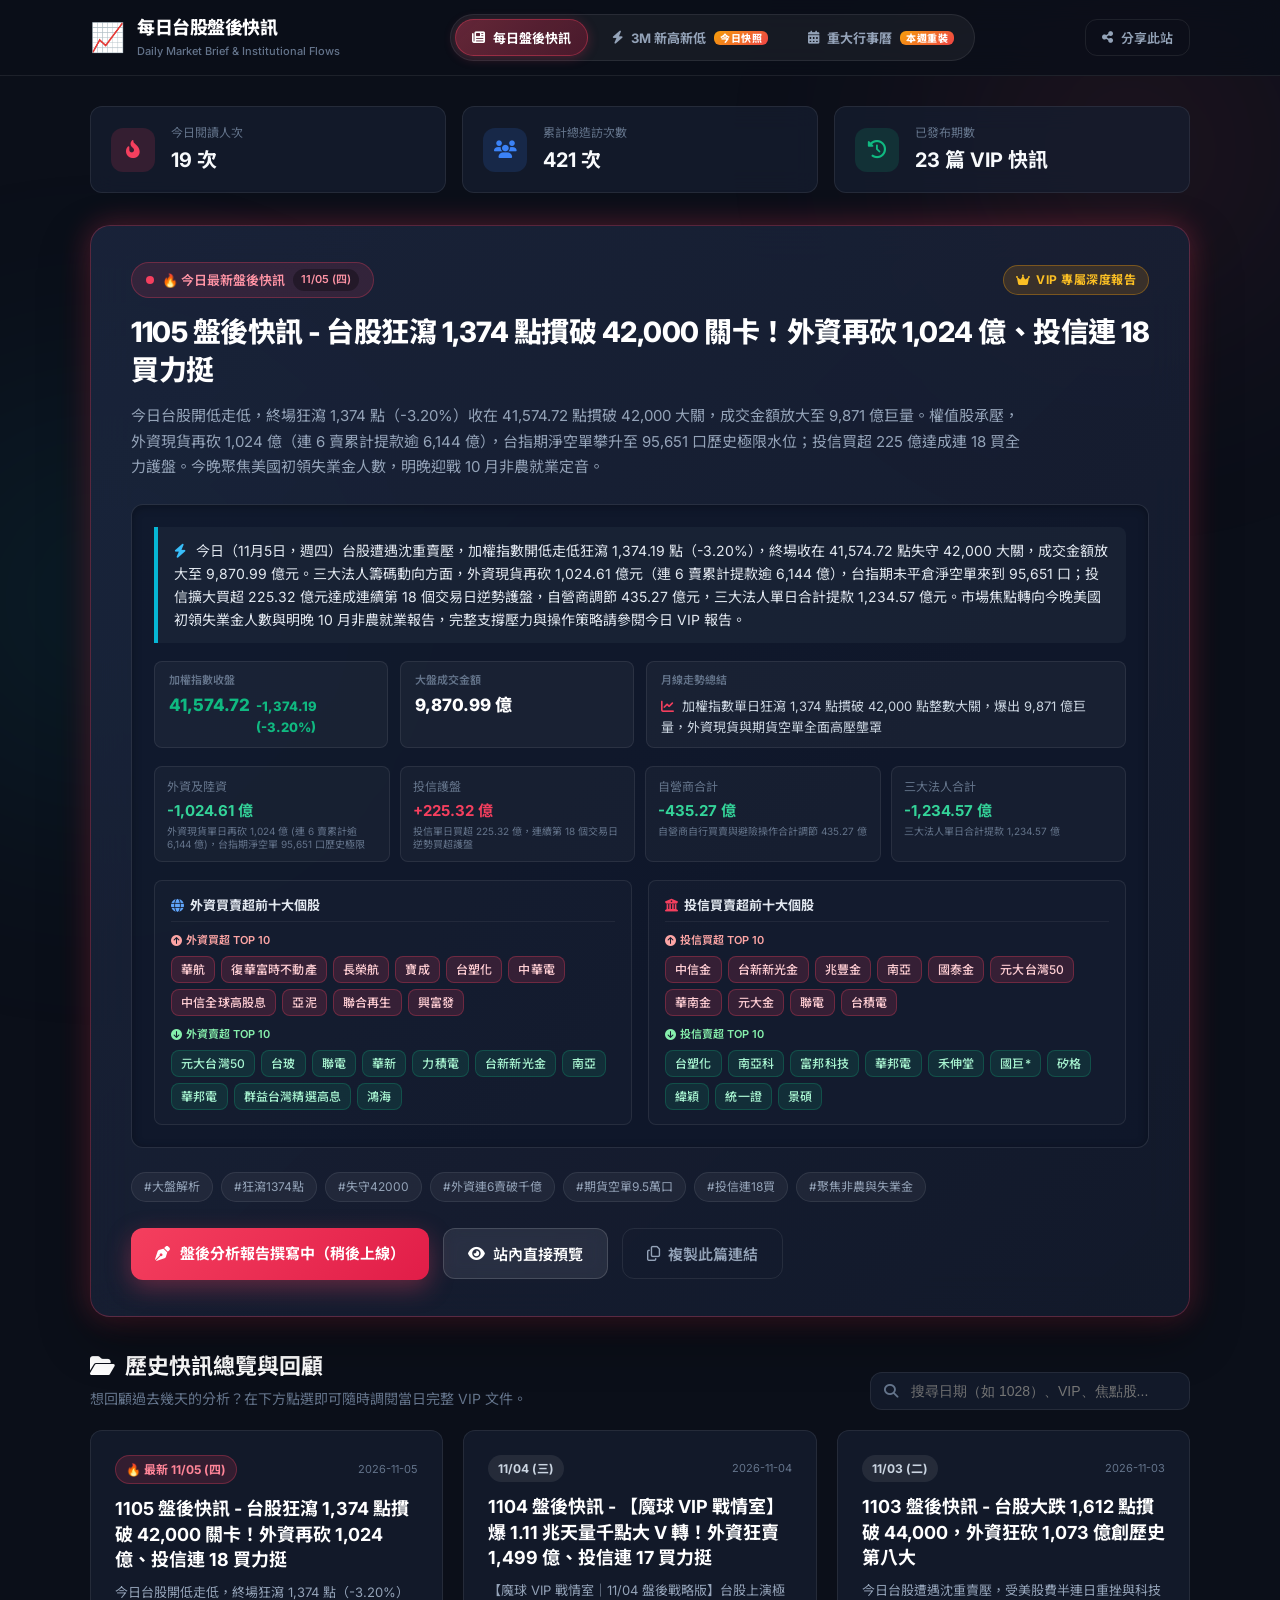
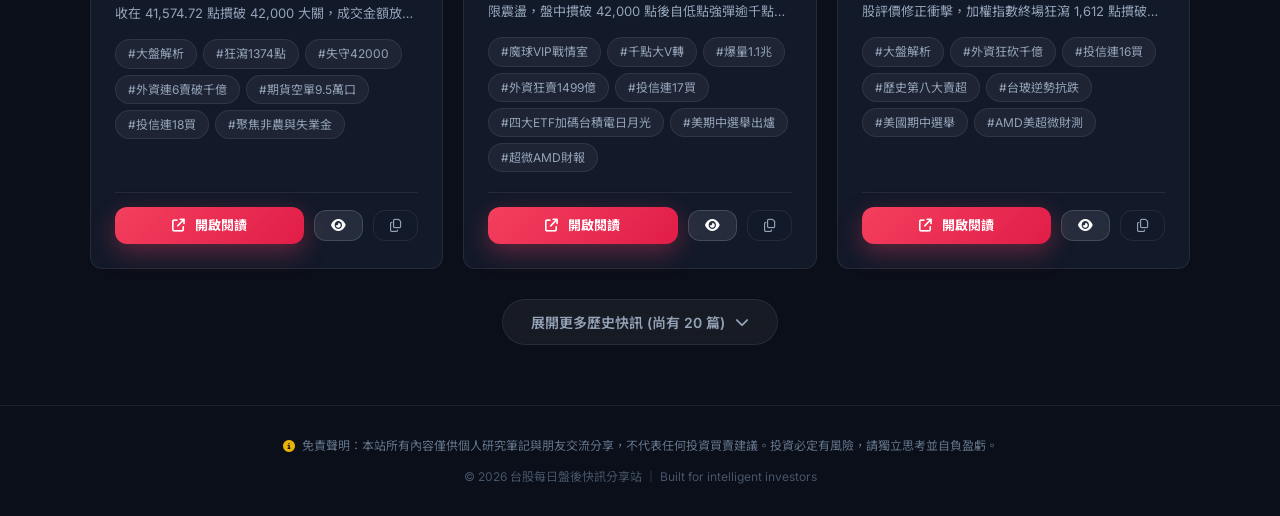
==== index.html @ ad4e47b1 "feat: add 3M high-low daily snapshot tab and update 11/05 brief" ====
<!DOCTYPE html>
<html lang="zh-TW">
<head>
  <meta charset="UTF-8" />
  <meta name="viewport" content="width=device-width, initial-scale=1.0, maximum-scale=1.0, user-scalable=no, viewport-fit=cover" />
  <title>📈 每日台股盤後快訊 | 專屬分析與個股關鍵價</title>
  <meta name="description" content="每日盤後台股大盤解析、三大法人籌碼動向、外資投信買賣超 TOP10、重點焦點股、技術面關鍵價位與進出場策略快訊專屬入口站。" />
  
  <!-- Favicon -->
  <link rel="icon" href="data:image/svg+xml,<svg xmlns=%22http://www.w3.org/2000/svg%22 viewBox=%220%22%200%22%20100%22%20100%22><text y=%22.9em%22 font-size=%2290%22>📈</text></svg>" />

  <!-- Google Fonts -->
  <link rel="preconnect" href="https://fonts.googleapis.com" />
  <link rel="preconnect" href="https://fonts.gstatic.com" crossorigin />
  <link href="https://fonts.googleapis.com/css2?family=Inter:wght@400;500;600;700;800;900&family=Noto+Sans+TC:wght@400;500;700;900&display=swap" rel="stylesheet" />

  <!-- Font Awesome Icons -->
  <link rel="stylesheet" href="https://cdnjs.cloudflare.com/ajax/libs/font-awesome/6.4.0/css/all.min.css" />

  <link rel="stylesheet" href="style.css" />
</head>
<body>
  <!-- 背景流動漸層裝飾 -->
  <div class="bg-glow bg-glow-1"></div>
  <div class="bg-glow bg-glow-2"></div>

  <!-- 頂部導航列 -->
  <header class="navbar">
    <div class="nav-container">
      <div class="logo">
        <span class="logo-icon">📈</span>
        <div class="logo-text">
          <span class="brand-title">每日台股盤後快訊</span>
          <span class="brand-sub">Daily Market Brief & Institutional Flows</span>
        </div>
      </div>
      <!-- 頂部頁面切換分頁 -->
      <nav class="nav-tabs" aria-label="主要頁面切換">
        <button id="navTabBriefs" class="nav-tab-btn active" type="button">
          <i class="fa-solid fa-newspaper"></i>
          <span>每日盤後快訊</span>
        </button>
        <button id="navTab3M" class="nav-tab-btn" type="button">
          <i class="fa-solid fa-bolt"></i>
          <span>3M 新高新低</span>
          <span class="nav-tab-badge snap-tab-badge">今日快照</span>
        </button>
        <button id="navTabCalendar" class="nav-tab-btn" type="button">
          <i class="fa-solid fa-calendar-days"></i>
          <span>重大行事曆</span>
          <span class="nav-tab-badge">本週重裝</span>
        </button>
      </nav>

      <div class="nav-actions">
        <button id="btnCopySiteUrl" class="btn-secondary btn-sm" title="複製此網站連結傳給朋友">
          <i class="fa-solid fa-share-nodes"></i> 分享此站
        </button>
      </div>
    </div>
  </header>

  <main class="main-content">
    <!-- 視圖一：每日盤後快訊 (Briefs View) -->
    <div id="briefsView" class="page-view active">
      <!-- 統計計數器小看板 -->
      <section class="stats-bar">
      <div class="stat-card">
        <div class="stat-icon red"><i class="fa-solid fa-fire-flame-curved"></i></div>
        <div class="stat-info">
          <div class="stat-label">今日閱讀人次</div>
          <div class="stat-value" id="todayViews">--</div>
        </div>
      </div>
      <div class="stat-card">
        <div class="stat-icon blue"><i class="fa-solid fa-users"></i></div>
        <div class="stat-info">
          <div class="stat-label">累計總造訪次數</div>
          <div class="stat-value" id="totalViews">--</div>
        </div>
      </div>
      <div class="stat-card">
        <div class="stat-icon green"><i class="fa-solid fa-clock-rotate-left"></i></div>
        <div class="stat-info">
          <div class="stat-label">已發布期數</div>
          <div class="stat-value" id="totalBriefsCount">--</div>
        </div>
      </div>
    </section>

    <!-- 今日最新快照英雄卡片 (Hero Card) -->
    <section class="hero-section">
      <div class="hero-card" id="latestCard">
        <div class="hero-header-line">
          <div class="hero-badge">
            <span class="pulse-dot"></span>
            <span>🔥 今日最新盤後快訊</span>
            <span class="hero-date" id="heroDate">--/--</span>
          </div>
          <div class="hero-vip-tag">
            <i class="fa-solid fa-crown"></i> VIP 專屬深度報告
          </div>
        </div>

        <h1 class="hero-title" id="heroTitle">正在載入最新盤後快訊...</h1>
        
        <p class="hero-desc" id="heroDesc">
          每日下午 15:45～16:30 提供最新台股盤後分析、關鍵價位、進出場策略與焦點股追蹤。
        </p>

        <!-- 專屬模組：大盤焦點與三大法人籌碼速覽看板 -->
        <div id="marketOverviewContainer" class="market-overview-wrapper" style="display: none;">
          <!-- 動態注入大盤數據與法人 TOP10 -->
        </div>

        <div class="hero-tags" id="heroTags">
          <!-- 標籤動態注入 -->
        </div>

        <div class="hero-cta-group">
          <a id="btnOpenDoc" href="#" target="_blank" class="btn-primary btn-lg">
            <i class="fa-solid fa-arrow-up-right-from-square"></i>
            <span>立即開啟 Google Doc 完整閱讀</span>
          </a>
          <button id="btnPreviewDoc" class="btn-glass btn-lg">
            <i class="fa-solid fa-eye"></i>
            <span>站內直接預覽</span>
          </button>
          <button id="btnCopyDocLink" class="btn-secondary btn-lg" title="複製此篇 Google Doc 連結">
            <i class="fa-regular fa-copy"></i>
            <span>複製此篇連結</span>
          </button>
        </div>
      </div>
    </section>

    <!-- 歷史快訊歸檔與檢索 -->
    <section class="archive-section">
      <div class="section-header">
        <div class="header-left">
          <h2><i class="fa-solid fa-folder-open"></i> 歷史快訊總覽與回顧</h2>
          <p class="section-caption">想回顧過去幾天的分析？在下方點選即可隨時調閱當日完整 VIP 文件。</p>
        </div>
        <div class="header-search">
          <div class="search-input-wrapper">
            <i class="fa-solid fa-magnifying-glass search-icon"></i>
            <input type="text" id="searchInput" placeholder="搜尋日期（如 1028）、VIP、焦點股..." />
            <button id="btnClearSearch" class="btn-clear" style="display: none;">
              <i class="fa-solid fa-xmark"></i>
            </button>
          </div>
        </div>
      </div>

      <!-- 歷史卡片清單容器 -->
      <div class="archive-grid" id="archiveGrid">
        <!-- 動態渲染卡片 -->
      </div>

      <!-- 展開 / 收合歷史快訊按鈕容器 -->
      <div class="archive-toggle-wrap" id="archiveToggleWrap" style="display: none;">
        <button id="btnToggleArchive" class="btn-toggle-archive">
          <span id="toggleArchiveText">展開更多歷史快訊</span>
          <i id="toggleArchiveIcon" class="fa-solid fa-chevron-down"></i>
        </button>
      </div>
    </section>
    </div>

    <!-- 視圖二：重大行事曆與時程戰略 (Calendar View) -->
    <div id="calendarView" class="page-view" style="display: none;">
      <!-- 重大行事曆主橫幅 -->
      <section class="calendar-hero">
        <div class="cal-hero-badge">
          <span class="pulse-dot-gold"></span>
          <span>📅 全球宏觀與超級財報週</span>
        </div>
        <h1 class="cal-hero-title" id="calThemeTitle">近期重裝時程表：美國期中大選與非農核爆週</h1>
        <p class="cal-hero-desc" id="calThemeSubtitle">聚焦美科技巨擘財報檢驗、白宮與國會權力重組、非農就業定音三大核心戰役</p>

        <!-- 冬令時間提醒小黃框 -->
        <div class="winter-alert-box" id="calWinterAlert">
          <div class="winter-alert-icon"><i class="fa-solid fa-clock-rotate-left"></i></div>
          <div class="winter-alert-text">
            <strong>冬令時間啟動提醒：</strong>美國自 11 月 1 日起進入冬令時間，美股開盤時間延後至台灣時間 <strong>22:30 ~ 05:00</strong>。
          </div>
        </div>
      </section>

      <!-- 三大關卡時程卡片容器 -->
      <section class="stages-section">
        <div class="section-title-line">
          <div class="title-with-pill">
            <span class="section-pill">STAGE TIMELINE</span>
            <h2>三大攻防關鍵關卡時程表</h2>
          </div>
          <span class="cal-tz-note"><i class="fa-solid fa-earth-asia"></i> 標註時間皆已自動換算為台灣時間 (UTC+8)</span>
        </div>
        <div class="stages-grid" id="stagesContainer">
          <!-- 由 JS 動態注入關卡卡片 -->
        </div>
      </section>

      <!-- 左右市場走勢的六大經濟變數深度觀察 (圖卡精華) -->
      <section class="macro-pillars-section">
        <div class="section-title-line">
          <div class="title-with-pill">
            <span class="section-pill red">CORE MACRO</span>
            <h2>美國期中大選登場：左右市場走勢的六大經濟變數</h2>
          </div>
          <p class="section-caption-sub">紐約時報專欄剖析：金融市場在乎的不是誰輸誰贏，真正左右市場行情的是利率、通膨、AI、關稅、伊朗戰爭與油價！</p>
        </div>
        <div class="macro-grid" id="macroPillarsContainer">
          <!-- 由 JS 動態注入 6 大變數卡片 -->
        </div>
      </section>

      <!-- 對台灣股市實質傳導效應專題 -->
      <section class="taiwan-impact-section" id="taiwanImpactSection">
        <!-- 由 JS 動態注入 -->
      </section>
    </div>

    <!-- 視圖三：3M 新高新低即時抓取快照 (Snapshot 3M View) -->
    <div id="snapshot3MView" class="page-view" style="display: none;">
      <section class="snapshot-container">
        <!-- 標頭卡片 -->
        <div class="snapshot-header-card">
          <div class="snapshot-header-top">
            <h1 class="snapshot-main-title">
              <span class="snap-bolt-icon">⚡</span> 當日即時抓取快照（<span id="snapDate">2026-11-05</span> 觸發清單）
            </h1>
            <span class="snap-header-tag">3M 突破 / 跌破</span>
          </div>
          <p class="snapshot-subtitle">專注今日突破/跌破訊號，精簡 6 欄位呈現買賣點基準</p>
          <div class="snapshot-stats-banner">
            共 <strong id="snapTotalCount">943</strong> 檔
            （<span class="snap-pill-red">🔴 創高 <strong id="snapHighCount">18</strong> 檔</span>
            ｜<span class="snap-pill-green">🟢 破低 <strong id="snapLowCount">925</strong> 檔</span>）
          </div>
        </div>

        <!-- 篩選器與搜尋列 -->
        <div class="snapshot-filter-bar">
          <div class="snapshot-pills">
            <button class="snap-pill-btn active" data-filter="all" type="button">
              全部 (<span id="pillCountAll">943</span>)
            </button>
            <button class="snap-pill-btn btn-red" data-filter="high" type="button">
              🔴 當日創新高 (<span id="pillCountHigh">18</span>)
            </button>
            <button class="snap-pill-btn btn-green" data-filter="low" type="button">
              🟢 當日創新低 (<span id="pillCountLow">925</span>)
            </button>
          </div>
          <div class="snapshot-search">
            <i class="fa-solid fa-magnifying-glass search-icon"></i>
            <input type="text" id="snapSearchInput" placeholder="快速搜尋代號、名稱、市場..." />
          </div>
        </div>

        <!-- 表格容器 -->
        <div class="snapshot-table-wrapper">
          <table class="snapshot-table">
            <thead>
              <tr>
                <th style="width: 15%;">日期</th>
                <th style="width: 15%;">代號</th>
                <th style="width: 25%;">名稱</th>
                <th style="width: 15%;">市場</th>
                <th style="width: 15%; text-align: right;">觸發價</th>
                <th style="width: 15%; text-align: right;">關鍵價位</th>
              </tr>
            </thead>
            <tbody id="snapshotTableBody">
              <!-- JS 動態生成 -->
            </tbody>
          </table>
          <div id="snapEmptyMsg" class="snapshot-empty" style="display: none;">
            <i class="fa-solid fa-magnifying-glass-chart"></i>
            <p>沒有符合條件的個股資料</p>
          </div>
        </div>
      </section>
    </div>

  </main>

  <!-- 頁面底部 -->
  <footer class="footer">
    <div class="footer-container">
      <div class="footer-notice">
        <i class="fa-solid fa-circle-info"></i>
        <span>免責聲明：本站所有內容僅供個人研究筆記與朋友交流分享，不代表任何投資買賣建議。投資必定有風險，請獨立思考並自負盈虧。</span>
      </div>
      <div class="footer-copyright">
        © 2026 台股每日盤後快訊分享站 ｜ Built for intelligent investors
      </div>
    </div>
  </footer>

  <!-- 站內直接預覽 Google Doc 模態框 (Modal) -->
  <div class="modal-overlay" id="previewModal">
    <div class="modal-container">
      <div class="modal-header">
        <div class="modal-title-group">
          <span class="modal-badge">Google Doc 即時預覽</span>
          <h3 id="modalTitle">盤後快訊預覽</h3>
        </div>
        <div class="modal-actions">
          <a id="modalExternalLink" href="#" target="_blank" class="btn-secondary btn-sm">
            <i class="fa-solid fa-arrow-up-right-from-square"></i> 新分頁開啟
          </a>
          <button id="btnCloseModal" class="btn-close">
            <i class="fa-solid fa-xmark"></i>
          </button>
        </div>
      </div>
      <div class="modal-body">
        <div class="iframe-loading" id="iframeLoading">
          <i class="fa-solid fa-spinner fa-spin"></i>
          <span>正在加載 Google Doc 文件...</span>
        </div>
        <iframe id="previewIframe" src="" frameborder="0" allowfullscreen></iframe>
      </div>
    </div>
  </div>

  <!-- Toast 訊息通知 -->
  <div class="toast" id="toastMessage">已成功複製連結！</div>

  <!-- 手機專屬底部吸附操作列 (Mobile Sticky Action Bar) -->
  <aside class="mobile-bottom-bar" id="mobileBottomBar">
    <div class="mobile-bottom-inner">
      <button id="mTabBriefs" class="m-nav-btn active" type="button">
        <i class="fa-solid fa-newspaper"></i>
        <span>盤後快訊</span>
      </button>
      <button id="mTab3M" class="m-nav-btn" type="button">
        <i class="fa-solid fa-bolt"></i>
        <span>3M快照</span>
      </button>
      <button id="mTabCalendar" class="m-nav-btn" type="button">
        <i class="fa-solid fa-calendar-days"></i>
        <span>重大行事曆</span>
      </button>
      <a id="mBtnOpenDoc" href="#" target="_blank" class="m-btn-primary">
        <i class="fa-solid fa-file-lines"></i>
        <span>VIP報告</span>
      </a>
      <button id="mBtnShare" class="m-btn-secondary" title="分享給 LINE 好友">
        <i class="fa-solid fa-share-nodes"></i>
        <span>分享</span>
      </button>
    </div>
  </aside>

  <script src="app.js"></script>
</body>
</html>
---- style.css ----
:root {
  --bg-primary: #0b0f19;
  --bg-secondary: #131b2e;
  --bg-card: rgba(22, 30, 49, 0.7);
  --bg-card-hover: rgba(28, 39, 64, 0.9);
  --border-subtle: rgba(255, 255, 255, 0.08);
  --border-highlight: rgba(244, 63, 94, 0.3);

  --text-primary: #f8fafc;
  --text-secondary: #94a3b8;
  --text-muted: #64748b;

  --accent-red: #f43f5e;
  --accent-red-hover: #e11d48;
  --accent-red-glow: rgba(244, 63, 94, 0.35);
  
  --accent-cyan: #06b6d4;
  --accent-green: #10b981;
  --accent-blue: #3b82f6;
  --accent-gold: #f59e0b;

  --radius-sm: 8px;
  --radius-md: 12px;
  --radius-lg: 20px;
  --radius-full: 9999px;

  --font-sans: 'Inter', 'Noto Sans TC', -apple-system, BlinkMacSystemFont, "Segoe UI", Roboto, sans-serif;
  --transition: all 0.25s cubic-bezier(0.4, 0, 0.2, 1);
}

* {
  box-sizing: border-box;
  margin: 0;
  padding: 0;
}

html {
  overflow-x: hidden;
  width: 100%;
  max-width: 100%;
  -webkit-text-size-adjust: 100%;
}

body {
  font-family: var(--font-sans);
  background-color: var(--bg-primary);
  color: var(--text-primary);
  line-height: 1.6;
  min-height: 100vh;
  position: relative;
  width: 100%;
  max-width: 100%;
  overflow-x: hidden;
  touch-action: pan-y; /* 鎖定僅允許上下垂直滑動，徹底禁止左右橫向滑動與回彈 */
  -webkit-font-smoothing: antialiased;
}

/* 背景光暈效果 */
.bg-glow {
  position: absolute;
  border-radius: 50%;
  filter: blur(120px);
  pointer-events: none;
  z-index: 0;
  max-width: 100vw;
  overflow: hidden;
}

.bg-glow-1 {
  width: 500px;
  height: 500px;
  background: radial-gradient(circle, rgba(244, 63, 94, 0.15) 0%, transparent 70%);
  top: -100px;
  right: -100px;
}

.bg-glow-2 {
  width: 600px;
  height: 600px;
  background: radial-gradient(circle, rgba(6, 182, 212, 0.12) 0%, transparent 70%);
  top: 300px;
  left: -200px;
}

/* 頂部導航列 */
.navbar {
  position: sticky;
  top: 0;
  z-index: 100;
  background: rgba(11, 15, 25, 0.85);
  backdrop-filter: blur(16px);
  -webkit-backdrop-filter: blur(16px);
  border-bottom: 1px solid var(--border-subtle);
}

.nav-container {
  max-width: 1140px;
  margin: 0 auto;
  padding: 14px 20px;
  display: flex;
  align-items: center;
  justify-content: space-between;
}

.logo {
  display: flex;
  align-items: center;
  gap: 12px;
}

.logo-icon {
  font-size: 28px;
  line-height: 1;
}

.logo-text {
  display: flex;
  flex-direction: column;
}

.brand-title {
  font-size: 18px;
  font-weight: 800;
  letter-spacing: -0.5px;
  color: #fff;
}

.brand-sub {
  font-size: 11px;
  color: var(--text-muted);
  font-weight: 500;
}

/* 主要容器 */
.main-content {
  position: relative;
  z-index: 10;
  max-width: 1140px;
  margin: 0 auto;
  padding: 30px 20px 60px;
  display: flex;
  flex-direction: column;
  gap: 32px;
}

/* 統計指標卡片欄 */
.stats-bar {
  display: grid;
  grid-template-columns: repeat(3, 1fr);
  gap: 16px;
}

.stat-card {
  background: var(--bg-card);
  border: 1px solid var(--border-subtle);
  border-radius: var(--radius-md);
  padding: 16px 20px;
  display: flex;
  align-items: center;
  gap: 16px;
  backdrop-filter: blur(12px);
  transition: var(--transition);
}

.stat-card:hover {
  border-color: rgba(255, 255, 255, 0.15);
  transform: translateY(-2px);
}

.stat-icon {
  width: 44px;
  height: 44px;
  border-radius: var(--radius-md);
  display: flex;
  align-items: center;
  justify-content: center;
  font-size: 18px;
}

.stat-icon.red {
  background: rgba(244, 63, 94, 0.15);
  color: var(--accent-red);
}

.stat-icon.blue {
  background: rgba(59, 130, 246, 0.15);
  color: var(--accent-blue);
}

.stat-icon.green {
  background: rgba(16, 185, 129, 0.15);
  color: var(--accent-green);
}

.stat-label {
  font-size: 12px;
  color: var(--text-muted);
  margin-bottom: 2px;
}

.stat-value {
  font-size: 20px;
  font-weight: 700;
  color: var(--text-primary);
}

/* 今日最新英雄卡片 (Hero Card) */
.hero-card {
  background: linear-gradient(135deg, rgba(30, 41, 67, 0.75) 0%, rgba(20, 27, 45, 0.85) 100%);
  border: 1px solid var(--border-highlight);
  border-radius: var(--radius-lg);
  padding: 36px 40px;
  box-shadow: 0 20px 50px rgba(0, 0, 0, 0.4), 0 0 30px var(--accent-red-glow);
  position: relative;
  overflow: hidden;
  backdrop-filter: blur(20px);
}

.hero-header-line {
  display: flex;
  align-items: center;
  justify-content: space-between;
  flex-wrap: wrap;
  gap: 12px;
  margin-bottom: 16px;
}

.hero-badge {
  display: inline-flex;
  align-items: center;
  gap: 8px;
  padding: 6px 14px;
  background: rgba(244, 63, 94, 0.12);
  border: 1px solid rgba(244, 63, 94, 0.3);
  border-radius: var(--radius-full);
  color: #ff94a5;
  font-size: 13px;
  font-weight: 600;
}

.hero-vip-tag {
  display: inline-flex;
  align-items: center;
  gap: 6px;
  font-size: 12px;
  font-weight: 700;
  color: #fbbf24;
  background: rgba(245, 158, 11, 0.15);
  border: 1px solid rgba(245, 158, 11, 0.35);
  padding: 4px 12px;
  border-radius: var(--radius-full);
  letter-spacing: 0.5px;
}

.pulse-dot {
  width: 8px;
  height: 8px;
  background-color: var(--accent-red);
  border-radius: 50%;
  box-shadow: 0 0 0 0 rgba(244, 63, 94, 0.7);
  animation: pulse 1.8s infinite;
}

@keyframes pulse {
  0% { transform: scale(0.95); box-shadow: 0 0 0 0 rgba(244, 63, 94, 0.7); }
  70% { transform: scale(1); box-shadow: 0 0 0 8px rgba(244, 63, 94, 0); }
  100% { transform: scale(0.95); box-shadow: 0 0 0 0 rgba(244, 63, 94, 0); }
}

.hero-date {
  background: rgba(0, 0, 0, 0.3);
  padding: 2px 8px;
  border-radius: var(--radius-full);
  font-size: 11px;
}

.hero-title {
  font-size: 28px;
  font-weight: 800;
  line-height: 1.35;
  color: #ffffff;
  margin-bottom: 14px;
  letter-spacing: -0.5px;
}

.hero-desc {
  font-size: 15px;
  color: var(--text-secondary);
  line-height: 1.7;
  max-width: 900px;
  margin-bottom: 24px;
}

/* 🌟 大盤焦點與三大法人籌碼模組 (Market Overview) */
.market-overview-wrapper {
  background: rgba(15, 23, 42, 0.7);
  border: 1px solid rgba(255, 255, 255, 0.1);
  border-radius: var(--radius-md);
  padding: 22px;
  margin-bottom: 24px;
  display: flex;
  flex-direction: column;
  gap: 18px;
  box-shadow: inset 0 2px 10px rgba(0,0,0,0.3);
}

.market-lead-box {
  background: rgba(30, 41, 59, 0.6);
  border-left: 4px solid var(--accent-cyan);
  padding: 12px 16px;
  border-radius: 0 var(--radius-sm) var(--radius-sm) 0;
  font-size: 14px;
  line-height: 1.65;
  color: #e2e8f0;
}

.market-stats-row {
  display: grid;
  grid-template-columns: repeat(auto-fit, minmax(200px, 1fr));
  gap: 12px;
}

.m-stat-pill {
  background: rgba(255, 255, 255, 0.04);
  border: 1px solid var(--border-subtle);
  border-radius: var(--radius-sm);
  padding: 10px 14px;
  display: flex;
  flex-direction: column;
  gap: 2px;
}

.m-stat-title {
  font-size: 11px;
  color: var(--text-muted);
  text-transform: uppercase;
  font-weight: 600;
}

.m-stat-number {
  font-size: 17px;
  font-weight: 800;
  color: #fff;
  display: flex;
  align-items: baseline;
  gap: 6px;
}

.m-stat-number.down {
  color: #10b981; /* 跌綠或國際色，依習慣配置 */
}

.m-stat-number.danger {
  color: #f43f5e;
}

.m-stat-sub {
  font-size: 11px;
  color: var(--text-secondary);
  font-weight: normal;
}

/* 三大法人卡片列 */
.inst-cards-row {
  display: grid;
  grid-template-columns: repeat(auto-fit, minmax(180px, 1fr));
  gap: 10px;
}

.inst-pill {
  padding: 10px 12px;
  border-radius: var(--radius-sm);
  background: rgba(255, 255, 255, 0.03);
  border: 1px solid var(--border-subtle);
}

.inst-name {
  font-size: 12px;
  color: var(--text-muted);
}

.inst-val {
  font-size: 15px;
  font-weight: 700;
  margin: 2px 0;
}

.inst-val.buy {
  color: var(--accent-red);
}

.inst-val.sell {
  color: #34d399;
}

.inst-sub {
  font-size: 10px;
  color: #64748b;
  line-height: 1.3;
}

/* 外資 / 投信買賣超 TOP10 雙欄面板 */
.top10-ranking-grid {
  display: grid;
  grid-template-columns: 1fr 1fr;
  gap: 16px;
}

.ranking-col {
  background: rgba(255, 255, 255, 0.02);
  border: 1px solid var(--border-subtle);
  border-radius: var(--radius-sm);
  padding: 14px 16px;
  display: flex;
  flex-direction: column;
  gap: 10px;
}

.ranking-header {
  font-size: 13px;
  font-weight: 700;
  color: #e2e8f0;
  display: flex;
  align-items: center;
  justify-content: space-between;
  border-bottom: 1px solid rgba(255, 255, 255, 0.06);
  padding-bottom: 6px;
}

.ranking-group {
  display: flex;
  flex-direction: column;
  gap: 6px;
}

.group-label {
  font-size: 11px;
  font-weight: 600;
  display: flex;
  align-items: center;
  gap: 4px;
}

.group-label.buy {
  color: #fca5a5;
}

.group-label.sell {
  color: #86efac;
}

.stock-chips-wrap {
  display: flex;
  flex-wrap: wrap;
  gap: 6px;
}

.stock-chip {
  font-size: 12px;
  padding: 3px 9px;
  border-radius: var(--radius-sm);
  font-weight: 500;
  letter-spacing: 0.2px;
}

.stock-chip.buy {
  background: rgba(244, 63, 94, 0.15);
  border: 1px solid rgba(244, 63, 94, 0.3);
  color: #fecdd3;
}

.stock-chip.sell {
  background: rgba(16, 185, 129, 0.12);
  border: 1px solid rgba(16, 185, 129, 0.25);
  color: #a7f3d0;
}

/* 標籤群 */
.hero-tags {
  display: flex;
  flex-wrap: wrap;
  gap: 8px;
  margin-bottom: 26px;
}

.tag-pill {
  font-size: 12px;
  padding: 4px 12px;
  background: rgba(255, 255, 255, 0.05);
  border: 1px solid var(--border-subtle);
  border-radius: var(--radius-full);
  color: var(--text-secondary);
}

.hero-cta-group {
  display: flex;
  flex-wrap: wrap;
  gap: 14px;
  align-items: center;
}

/* 按鈕樣式體系 */
button, a {
  cursor: pointer;
  font-family: inherit;
  text-decoration: none;
}

.btn-primary {
  display: inline-flex;
  align-items: center;
  justify-content: center;
  gap: 10px;
  background: linear-gradient(135deg, var(--accent-red) 0%, #e11d48 100%);
  color: #ffffff;
  font-weight: 700;
  border: none;
  border-radius: var(--radius-md);
  box-shadow: 0 8px 24px var(--accent-red-glow);
  transition: var(--transition);
}

.btn-primary:hover {
  transform: translateY(-2px);
  box-shadow: 0 12px 28px rgba(244, 63, 94, 0.5);
  background: linear-gradient(135deg, #fb7185 0%, #e11d48 100%);
}

.btn-glass {
  display: inline-flex;
  align-items: center;
  justify-content: center;
  gap: 8px;
  background: rgba(255, 255, 255, 0.08);
  border: 1px solid rgba(255, 255, 255, 0.15);
  color: #ffffff;
  font-weight: 600;
  border-radius: var(--radius-md);
  backdrop-filter: blur(8px);
  transition: var(--transition);
}

.btn-glass:hover {
  background: rgba(255, 255, 255, 0.15);
  transform: translateY(-2px);
}

.btn-secondary {
  display: inline-flex;
  align-items: center;
  justify-content: center;
  gap: 8px;
  background: transparent;
  border: 1px solid var(--border-subtle);
  color: var(--text-secondary);
  font-weight: 600;
  border-radius: var(--radius-md);
  transition: var(--transition);
}

.btn-secondary:hover {
  background: rgba(255, 255, 255, 0.05);
  color: #ffffff;
  border-color: rgba(255, 255, 255, 0.2);
}

.btn-lg {
  padding: 14px 24px;
  font-size: 15px;
}

.btn-sm {
  padding: 8px 16px;
  font-size: 13px;
}

/* 歷史歸檔區塊 */
.archive-section {
  display: flex;
  flex-direction: column;
  gap: 20px;
}

.section-header {
  display: flex;
  align-items: flex-end;
  justify-content: space-between;
  flex-wrap: wrap;
  gap: 16px;
}

.header-left h2 {
  font-size: 22px;
  font-weight: 700;
  color: #ffffff;
  display: flex;
  align-items: center;
  gap: 10px;
}

.section-caption {
  font-size: 14px;
  color: var(--text-muted);
  margin-top: 4px;
}

.search-input-wrapper {
  position: relative;
  width: 320px;
}

.search-icon {
  position: absolute;
  left: 14px;
  top: 50%;
  transform: translateY(-50%);
  color: var(--text-muted);
  font-size: 14px;
}

.search-input-wrapper input {
  width: 100%;
  padding: 10px 38px 10px 40px;
  background: var(--bg-card);
  border: 1px solid var(--border-subtle);
  border-radius: var(--radius-md);
  color: #ffffff;
  font-size: 14px;
  outline: none;
  transition: var(--transition);
}

.search-input-wrapper input:focus {
  border-color: var(--accent-red);
  box-shadow: 0 0 0 3px rgba(244, 63, 94, 0.2);
}

.btn-clear {
  position: absolute;
  right: 12px;
  top: 50%;
  transform: translateY(-50%);
  background: transparent;
  border: none;
  color: var(--text-muted);
  font-size: 14px;
}

/* 卡片網格 */
.archive-grid {
  display: grid;
  grid-template-columns: repeat(auto-fill, minmax(340px, 1fr));
  gap: 20px;
}

.archive-card {
  background: var(--bg-card);
  border: 1px solid var(--border-subtle);
  border-radius: var(--radius-md);
  padding: 24px;
  display: flex;
  flex-direction: column;
  justify-content: space-between;
  backdrop-filter: blur(12px);
  transition: var(--transition);
}

.archive-card:hover {
  background: var(--bg-card-hover);
  border-color: rgba(255, 255, 255, 0.18);
  transform: translateY(-3px);
  box-shadow: 0 12px 30px rgba(0, 0, 0, 0.3);
}

.card-top {
  display: flex;
  align-items: center;
  justify-content: space-between;
  margin-bottom: 12px;
}

.card-date-badge {
  font-size: 12px;
  font-weight: 700;
  padding: 4px 10px;
  border-radius: var(--radius-full);
  background: rgba(255, 255, 255, 0.08);
  color: #cbd5e1;
}

.card-date-badge.latest {
  background: rgba(244, 63, 94, 0.15);
  color: #ff8598;
  border: 1px solid rgba(244, 63, 94, 0.3);
}

.card-title {
  font-size: 18px;
  font-weight: 700;
  color: #ffffff;
  line-height: 1.4;
  margin-bottom: 10px;
}

.card-desc {
  font-size: 13px;
  color: var(--text-secondary);
  line-height: 1.6;
  margin-bottom: 16px;
  display: -webkit-box;
  -webkit-line-clamp: 2;
  -webkit-box-orient: vertical;
  overflow: hidden;
}

.card-tags {
  display: flex;
  flex-wrap: wrap;
  gap: 6px;
  margin-bottom: 20px;
}

.card-actions {
  display: flex;
  align-items: center;
  gap: 10px;
  padding-top: 14px;
  border-top: 1px solid var(--border-subtle);
}

.empty-state {
  grid-column: 1 / -1;
  text-align: center;
  padding: 60px 20px;
  background: var(--bg-card);
  border-radius: var(--radius-md);
  border: 1px dashed var(--border-subtle);
  color: var(--text-muted);
}

.empty-state i {
  font-size: 40px;
  margin-bottom: 12px;
}

/* 歷史快訊展開/收合控制按鈕 */
.archive-toggle-wrap {
  display: flex;
  justify-content: center;
  margin-top: 10px;
}

.btn-toggle-archive {
  display: inline-flex;
  align-items: center;
  gap: 10px;
  padding: 12px 28px;
  background: rgba(255, 255, 255, 0.05);
  border: 1px solid var(--border-subtle);
  color: var(--text-secondary);
  font-size: 14px;
  font-weight: 600;
  border-radius: var(--radius-full);
  backdrop-filter: blur(8px);
  cursor: pointer;
  transition: var(--transition);
}

.btn-toggle-archive:hover {
  background: rgba(244, 63, 94, 0.15);
  border-color: rgba(244, 63, 94, 0.4);
  color: #ffffff;
  transform: translateY(-2px);
  box-shadow: 0 8px 20px rgba(0, 0, 0, 0.3);
}

.btn-toggle-archive i {
  transition: transform 0.25s ease;
}

/* 預覽模態框 (Modal) */
.modal-overlay {
  position: fixed;
  inset: 0;
  background: rgba(0, 0, 0, 0.85);
  backdrop-filter: blur(10px);
  z-index: 999;
  display: none;
  align-items: center;
  justify-content: center;
  padding: 20px;
}

.modal-overlay.active {
  display: flex;
}

.modal-container {
  background: #111827;
  border: 1px solid rgba(255, 255, 255, 0.15);
  border-radius: var(--radius-lg);
  width: 100%;
  max-width: 960px;
  height: 88vh;
  display: flex;
  flex-direction: column;
  overflow: hidden;
  box-shadow: 0 25px 50px -12px rgba(0, 0, 0, 0.7);
  animation: modalIn 0.25s ease-out;
}

@keyframes modalIn {
  from { opacity: 0; transform: scale(0.96) translateY(10px); }
  to { opacity: 1; transform: scale(1) translateY(0); }
}

.modal-header {
  padding: 16px 24px;
  border-bottom: 1px solid var(--border-subtle);
  display: flex;
  align-items: center;
  justify-content: space-between;
  background: rgba(17, 24, 39, 0.95);
}

.modal-badge {
  font-size: 11px;
  color: var(--accent-cyan);
  font-weight: 600;
  text-transform: uppercase;
}

.modal-title-group h3 {
  font-size: 16px;
  font-weight: 700;
  color: #fff;
  margin-top: 2px;
}

.modal-actions {
  display: flex;
  align-items: center;
  gap: 10px;
}

.btn-close {
  background: rgba(255, 255, 255, 0.08);
  border: none;
  color: #fff;
  width: 32px;
  height: 32px;
  border-radius: 50%;
  display: flex;
  align-items: center;
  justify-content: center;
  font-size: 14px;
  transition: var(--transition);
}

.btn-close:hover {
  background: rgba(244, 63, 94, 0.3);
  color: var(--accent-red);
}

.modal-body {
  flex: 1;
  position: relative;
  background: #1e293b;
}

.modal-body iframe {
  width: 100%;
  height: 100%;
  border: none;
}

.iframe-loading {
  position: absolute;
  inset: 0;
  display: flex;
  flex-direction: column;
  align-items: center;
  justify-content: center;
  gap: 12px;
  color: var(--text-muted);
  font-size: 14px;
  background: #111827;
  z-index: 1;
}

.iframe-loading i {
  font-size: 24px;
  color: var(--accent-red);
}

/* 頁尾 */
.footer {
  border-top: 1px solid var(--border-subtle);
  padding: 30px 20px;
  background: rgba(11, 15, 25, 0.6);
}

.footer-container {
  max-width: 1140px;
  margin: 0 auto;
  display: flex;
  flex-direction: column;
  gap: 12px;
  text-align: center;
}

.footer-notice {
  font-size: 12px;
  color: var(--text-muted);
  line-height: 1.6;
}

.footer-notice i {
  color: #eab308;
  margin-right: 4px;
}

.footer-copyright {
  font-size: 12px;
  color: #475569;
}

/* Toast 提示 */
.toast {
  position: fixed;
  bottom: 30px;
  left: 50%;
  transform: translateX(-50%) translateY(100px);
  background: rgba(16, 185, 129, 0.95);
  color: #ffffff;
  padding: 10px 22px;
  border-radius: var(--radius-full);
  font-size: 14px;
  font-weight: 600;
  box-shadow: 0 10px 25px rgba(0, 0, 0, 0.4);
  z-index: 1000;
  opacity: 0;
  transition: all 0.3s cubic-bezier(0.4, 0, 0.2, 1);
  pointer-events: none;
}

.toast.show {
  transform: translateX(-50%) translateY(0);
  opacity: 1;
}

/* 手機底部吸頂操作列（電腦版預設隱藏） */
.mobile-bottom-bar {
  display: none;
  position: fixed;
  bottom: 0;
  left: 0;
  right: 0;
  z-index: 200;
  background: rgba(11, 15, 25, 0.92);
  backdrop-filter: blur(20px);
  -webkit-backdrop-filter: blur(20px);
  border-top: 1px solid rgba(255, 255, 255, 0.12);
  padding: 10px 16px;
  padding-bottom: calc(10px + env(safe-area-inset-bottom, 0px));
  box-shadow: 0 -10px 30px rgba(0, 0, 0, 0.5);
}

.mobile-bottom-inner {
  max-width: 500px;
  margin: 0 auto;
  display: flex;
  align-items: center;
  gap: 10px;
}

.m-btn-primary {
  flex: 1;
  height: 46px;
  display: flex;
  align-items: center;
  justify-content: center;
  gap: 8px;
  background: linear-gradient(135deg, var(--accent-red) 0%, #e11d48 100%);
  color: #ffffff;
  font-weight: 700;
  font-size: 14px;
  border-radius: var(--radius-full);
  box-shadow: 0 4px 16px var(--accent-red-glow);
  text-decoration: none;
}

.m-btn-primary:active {
  transform: scale(0.98);
}

.m-btn-secondary {
  height: 46px;
  padding: 0 14px;
  display: flex;
  flex-direction: column;
  align-items: center;
  justify-content: center;
  gap: 2px;
  background: rgba(255, 255, 255, 0.08);
  border: 1px solid rgba(255, 255, 255, 0.15);
  color: #ffffff;
  font-size: 10px;
  font-weight: 600;
  border-radius: var(--radius-md);
  cursor: pointer;
}

.m-btn-secondary i {
  font-size: 15px;
}

.m-btn-secondary:active {
  background: rgba(255, 255, 255, 0.16);
}

/* 行動版 RWD 調整（手機專屬極致鎖定與流暢佈局） */
@media (max-width: 768px) {
  html, body {
    overflow-x: hidden !important;
    width: 100% !important;
    max-width: 100vw !important;
    touch-action: pan-y !important; /* 核心：鎖定只能垂直上下滑動，徹底禁止左右橫向偏移 */
  }

  body {
    padding-bottom: calc(75px + env(safe-area-inset-bottom, 0px));
  }

  /* 背景光暈尺寸限制，防止大圓球溢出螢幕邊緣觸發橫向滑動 */
  .bg-glow {
    max-width: 100vw !important;
    overflow: hidden !important;
  }

  .bg-glow-1 {
    width: 250px !important;
    height: 250px !important;
    top: -40px !important;
    right: -20px !important;
  }

  .bg-glow-2 {
    width: 250px !important;
    height: 250px !important;
    top: 250px !important;
    left: -20px !important;
  }

  .mobile-bottom-bar {
    display: block;
    width: 100%;
    max-width: 100vw;
    box-sizing: border-box;
  }

  .main-content {
    padding: 14px 12px 40px;
    gap: 16px;
    width: 100%;
    max-width: 100%;
    box-sizing: border-box;
    overflow-x: hidden;
  }

  .navbar {
    padding: 0;
    width: 100%;
    overflow: hidden;
  }

  .nav-container {
    padding: 10px 14px;
    width: 100%;
    max-width: 100%;
    box-sizing: border-box;
  }

  .logo {
    min-width: 0;
    flex-shrink: 1;
    overflow: hidden;
    gap: 8px;
  }

  .logo-text {
    min-width: 0;
    overflow: hidden;
  }

  .brand-title {
    font-size: 15px;
    white-space: nowrap;
    overflow: hidden;
    text-overflow: ellipsis;
  }

  .brand-sub {
    display: none !important; /* 手機端隱藏過長英文副標題，避免頂部寬度溢出 */
  }

  .nav-tabs {
    display: none !important; /* 手機版頂部分頁隱藏，由底部吸頂快捷列掌控 */
  }

  .nav-actions {
    flex-shrink: 0;
  }

  .nav-actions .btn-secondary {
    padding: 6px 10px;
    font-size: 12px;
  }

  .hero-card {
    padding: 18px 14px;
    border-radius: var(--radius-md);
    width: 100%;
    max-width: 100%;
    box-sizing: border-box;
    overflow: hidden;
  }

  .hero-header-line {
    flex-direction: column;
    align-items: flex-start;
    gap: 8px;
  }

  .hero-badge {
    font-size: 12px;
    padding: 4px 10px;
    max-width: 100%;
    word-break: break-word;
  }

  .hero-vip-tag {
    font-size: 11px;
    padding: 4px 8px;
  }

  .hero-title {
    font-size: 19px;
    line-height: 1.4;
    word-break: break-word;
  }

  .hero-desc {
    font-size: 13px;
    line-height: 1.55;
    margin-bottom: 14px;
    word-break: break-word;
  }

  .market-overview-wrapper {
    padding: 12px 10px;
    gap: 12px;
    width: 100%;
    max-width: 100%;
    box-sizing: border-box;
    overflow: hidden;
  }

  .market-lead-box {
    font-size: 12.5px;
    padding: 10px 10px;
    line-height: 1.6;
    word-break: break-word;
  }

  /* 手機端三大法人 2x2 網格 */
  .inst-cards-row {
    grid-template-columns: 1fr 1fr;
    gap: 6px;
    width: 100%;
  }

  .inst-pill {
    padding: 8px 8px;
    min-width: 0;
    overflow: hidden;
  }

  .inst-val {
    font-size: 13.5px;
  }

  .market-stats-row {
    grid-template-columns: 1fr 1fr;
    gap: 6px;
    width: 100%;
  }

  .m-stat-pill {
    padding: 8px 8px;
    min-width: 0;
    overflow: hidden;
  }

  .m-stat-number {
    font-size: 14.5px;
    flex-wrap: wrap;
  }

  .hero-cta-group {
    flex-direction: column;
    align-items: stretch;
    gap: 10px;
    width: 100%;
  }

  .hero-cta-group .btn-primary,
  .hero-cta-group .btn-glass,
  .hero-cta-group .btn-secondary {
    width: 100%;
    padding: 12px 16px;
    font-size: 14px;
    box-sizing: border-box;
  }

  .stats-bar {
    grid-template-columns: 1fr;
    gap: 8px;
    width: 100%;
  }

  .stat-card {
    padding: 12px 14px;
    width: 100%;
    box-sizing: border-box;
  }

  .search-input-wrapper {
    width: 100%;
    box-sizing: border-box;
  }

  .archive-grid {
    grid-template-columns: 1fr;
    gap: 14px;
    width: 100%;
  }

  .archive-card {
    padding: 16px 14px;
    width: 100%;
    box-sizing: border-box;
    overflow: hidden;
  }

  .card-title {
    font-size: 16px;
    word-break: break-word;
  }

  .card-desc {
    word-break: break-word;
  }

  .top10-ranking-grid {
    grid-template-columns: 1fr;
    gap: 10px;
    width: 100%;
  }

  .ranking-col {
    padding: 12px 10px;
    width: 100%;
    box-sizing: border-box;
    min-width: 0;
    overflow: hidden;
  }

  .stock-chips-wrap {
    gap: 5px;
  }

  .stock-chip {
    font-size: 11.5px;
    padding: 3px 7px;
    max-width: 100%;
    word-break: break-all;
  }

  /* 行事曆行動版細節鎖定 */
  .calendar-hero {
    padding: 18px 14px;
    width: 100%;
    box-sizing: border-box;
    overflow: hidden;
  }

  .cal-hero-title {
    font-size: 20px;
    word-break: break-word;
  }

  .cal-hero-desc {
    font-size: 13px;
    word-break: break-word;
  }

  .winter-alert-box {
    padding: 10px 12px;
    font-size: 12px;
    gap: 10px;
    word-break: break-word;
  }

  .stage-card {
    padding: 16px 12px;
    width: 100%;
    box-sizing: border-box;
    overflow: hidden;
  }

  .stage-main-title {
    font-size: 17px;
    word-break: break-word;
  }

  .stage-events-list {
    grid-template-columns: 1fr;
    gap: 8px;
    width: 100%;
  }

  .stage-event-pill {
    padding: 10px 12px;
    min-width: 0;
    box-sizing: border-box;
  }

  .macro-grid {
    grid-template-columns: 1fr;
    gap: 10px;
    width: 100%;
  }

  .macro-card {
    padding: 16px 14px;
    min-width: 0;
    box-sizing: border-box;
  }

  .taiwan-impact-card {
    padding: 18px 14px;
    width: 100%;
    box-sizing: border-box;
  }

  .taiwan-impact-list li {
    font-size: 13px;
    word-break: break-word;
  }

  /* 手機預覽抽屜全螢幕感 */
  .modal-container {
    height: 94vh;
    max-height: 94vh;
    border-radius: var(--radius-md) var(--radius-md) 0 0;
    margin-top: auto;
    width: 100%;
  }

  .modal-overlay {
    padding: 0;
    align-items: flex-end;
  }
}

/* ========================================================
   重大行事曆與分頁導航專屬樣式 (Calendar & Nav Tabs)
   ======================================================== */

.nav-tabs {
  display: flex;
  align-items: center;
  gap: 8px;
  background: rgba(255, 255, 255, 0.05);
  border: 1px solid rgba(255, 255, 255, 0.08);
  padding: 4px;
  border-radius: var(--radius-full);
}

.nav-tab-btn {
  display: inline-flex;
  align-items: center;
  gap: 8px;
  background: transparent;
  border: none;
  color: var(--text-secondary);
  font-size: 13px;
  font-weight: 700;
  padding: 8px 16px;
  border-radius: var(--radius-full);
  cursor: pointer;
  transition: var(--transition);
  position: relative;
}

.nav-tab-btn:hover {
  color: #ffffff;
  background: rgba(255, 255, 255, 0.05);
}

.nav-tab-btn.active {
  color: #ffffff;
  background: linear-gradient(135deg, rgba(244, 63, 94, 0.35) 0%, rgba(225, 29, 72, 0.25) 100%);
  border: 1px solid rgba(244, 63, 94, 0.4);
  box-shadow: 0 2px 12px rgba(244, 63, 94, 0.25);
}

.nav-tab-badge {
  font-size: 10px;
  background: linear-gradient(135deg, #f59e0b, #ef4444);
  color: #fff;
  padding: 2px 6px;
  border-radius: 6px;
  font-weight: 800;
  letter-spacing: 0.5px;
  line-height: 1;
}

/* 頁面切換控制 */
.page-view {
  display: flex;
  flex-direction: column;
  gap: 32px;
  width: 100%;
  animation: fadeInView 0.3s cubic-bezier(0.16, 1, 0.3, 1);
}

@keyframes fadeInView {
  from { opacity: 0; transform: translateY(8px); }
  to { opacity: 1; transform: translateY(0); }
}

/* 行事曆主橫幅 */
.calendar-hero {
  background: linear-gradient(135deg, rgba(20, 26, 44, 0.85) 0%, rgba(30, 27, 75, 0.55) 100%);
  border: 1px solid rgba(245, 158, 11, 0.25);
  border-radius: var(--radius-lg);
  padding: 32px 36px;
  position: relative;
  overflow: hidden;
  box-shadow: 0 16px 40px rgba(0, 0, 0, 0.4);
}

.cal-hero-badge {
  display: inline-flex;
  align-items: center;
  gap: 8px;
  background: rgba(245, 158, 11, 0.15);
  border: 1px solid rgba(245, 158, 11, 0.3);
  color: #fcd34d;
  font-size: 12px;
  font-weight: 800;
  padding: 6px 14px;
  border-radius: var(--radius-full);
  margin-bottom: 16px;
}

.pulse-dot-gold {
  width: 8px;
  height: 8px;
  border-radius: 50%;
  background: #f59e0b;
  box-shadow: 0 0 10px #f59e0b;
  animation: pulseGold 2s infinite;
}

@keyframes pulseGold {
  0% { transform: scale(0.95); box-shadow: 0 0 0 0 rgba(245, 158, 11, 0.7); }
  70% { transform: scale(1); box-shadow: 0 0 0 8px rgba(245, 158, 11, 0); }
  100% { transform: scale(0.95); box-shadow: 0 0 0 0 rgba(245, 158, 11, 0); }
}

.cal-hero-title {
  font-size: 28px;
  font-weight: 900;
  letter-spacing: -0.6px;
  color: #ffffff;
  margin-bottom: 10px;
  line-height: 1.35;
}

.cal-hero-desc {
  font-size: 15px;
  color: #cbd5e1;
  max-width: 820px;
  line-height: 1.6;
  margin-bottom: 20px;
}

/* 冬令時間警示框 */
.winter-alert-box {
  display: flex;
  align-items: center;
  gap: 14px;
  background: rgba(245, 158, 11, 0.12);
  border: 1px solid rgba(245, 158, 11, 0.35);
  border-radius: var(--radius-md);
  padding: 14px 18px;
  color: #fef08a;
  font-size: 14px;
}

.winter-alert-icon {
  font-size: 20px;
  color: #fbbf24;
  flex-shrink: 0;
}

/* 關卡時程表 */
.stages-section {
  display: flex;
  flex-direction: column;
  gap: 20px;
}

.section-title-line {
  display: flex;
  flex-direction: column;
  gap: 6px;
}

.title-with-pill {
  display: flex;
  align-items: center;
  gap: 12px;
  flex-wrap: wrap;
}

.section-pill {
  font-size: 11px;
  font-weight: 900;
  letter-spacing: 1px;
  color: #38bdf8;
  background: rgba(56, 189, 248, 0.15);
  border: 1px solid rgba(56, 189, 248, 0.3);
  padding: 4px 10px;
  border-radius: var(--radius-full);
}

.section-pill.red {
  color: #fb7185;
  background: rgba(244, 63, 94, 0.15);
  border-color: rgba(244, 63, 94, 0.3);
}

.section-title-line h2 {
  font-size: 22px;
  font-weight: 800;
  color: #fff;
}

.cal-tz-note {
  font-size: 13px;
  color: #94a3b8;
  display: flex;
  align-items: center;
  gap: 6px;
}

.section-caption-sub {
  font-size: 14px;
  color: #94a3b8;
}

.stages-grid {
  display: grid;
  grid-template-columns: 1fr;
  gap: 24px;
}

/* 單個關卡卡片 */
.stage-card {
  background: var(--bg-card);
  border: 1px solid var(--border-subtle);
  border-radius: var(--radius-lg);
  padding: 26px 28px;
  display: flex;
  flex-direction: column;
  gap: 20px;
  position: relative;
  backdrop-filter: blur(14px);
  transition: var(--transition);
}

.stage-card:hover {
  border-color: rgba(255, 255, 255, 0.2);
  transform: translateY(-2px);
  box-shadow: 0 12px 30px rgba(0, 0, 0, 0.35);
}

.stage-card-header {
  display: flex;
  align-items: center;
  justify-content: space-between;
  flex-wrap: wrap;
  gap: 12px;
  border-bottom: 1px solid rgba(255, 255, 255, 0.08);
  padding-bottom: 16px;
}

.stage-num-badge {
  display: inline-flex;
  align-items: center;
  gap: 8px;
  font-size: 13px;
  font-weight: 800;
  padding: 5px 12px;
  border-radius: var(--radius-full);
}

.stage-num-badge.purple {
  background: rgba(168, 85, 247, 0.18);
  border: 1px solid rgba(168, 85, 247, 0.35);
  color: #d8b4fe;
}

.stage-num-badge.red {
  background: rgba(244, 63, 94, 0.18);
  border: 1px solid rgba(244, 63, 94, 0.35);
  color: #fda4af;
}

.stage-num-badge.blue {
  background: rgba(59, 130, 246, 0.18);
  border: 1px solid rgba(59, 130, 246, 0.35);
  color: #93c5fd;
}

.stage-date-text {
  font-size: 14px;
  font-weight: 700;
  color: #cbd5e1;
  display: flex;
  align-items: center;
  gap: 6px;
}

.stage-main-title {
  font-size: 20px;
  font-weight: 800;
  color: #ffffff;
  line-height: 1.4;
}

/* 關卡子事件列表 */
.stage-events-list {
  display: grid;
  grid-template-columns: repeat(auto-fit, minmax(240px, 1fr));
  gap: 12px;
}

.stage-event-pill {
  background: rgba(255, 255, 255, 0.04);
  border: 1px solid rgba(255, 255, 255, 0.08);
  border-radius: var(--radius-md);
  padding: 12px 14px;
  display: flex;
  flex-direction: column;
  gap: 6px;
}

.event-header-row {
  display: flex;
  align-items: center;
  justify-content: space-between;
  gap: 8px;
}

.event-name {
  font-size: 14px;
  font-weight: 700;
  color: #fff;
}

.event-tag-pill {
  font-size: 10px;
  font-weight: 700;
  color: #38bdf8;
  background: rgba(56, 189, 248, 0.12);
  padding: 2px 6px;
  border-radius: 4px;
}

.event-time-badge {
  font-size: 12px;
  color: #f59e0b;
  display: flex;
  align-items: center;
  gap: 5px;
  font-family: monospace;
}

/* 戰術觀察引言方塊 */
.tactical-box {
  background: rgba(15, 23, 42, 0.85);
  border-left: 4px solid var(--accent-red);
  border-radius: 0 var(--radius-md) var(--radius-md) 0;
  padding: 14px 18px;
  display: flex;
  gap: 12px;
  align-items: flex-start;
}

.tactical-icon {
  font-size: 18px;
  color: var(--accent-red);
  margin-top: 2px;
  flex-shrink: 0;
}

.tactical-content {
  font-size: 14px;
  line-height: 1.6;
  color: #e2e8f0;
}

.tactical-label {
  font-weight: 800;
  color: #fda4af;
  margin-right: 6px;
}

/* 六大經濟變數網格 */
.macro-grid {
  display: grid;
  grid-template-columns: repeat(auto-fit, minmax(320px, 1fr));
  gap: 16px;
}

.macro-card {
  background: var(--bg-card);
  border: 1px solid var(--border-subtle);
  border-radius: var(--radius-md);
  padding: 20px;
  display: flex;
  gap: 16px;
  align-items: flex-start;
  backdrop-filter: blur(10px);
  transition: var(--transition);
}

.macro-card:hover {
  border-color: rgba(255, 255, 255, 0.2);
  transform: translateY(-2px);
}

.macro-icon-box {
  width: 44px;
  height: 44px;
  border-radius: var(--radius-md);
  display: flex;
  align-items: center;
  justify-content: center;
  font-size: 18px;
  flex-shrink: 0;
}

.macro-icon-box.rose { background: rgba(244, 63, 94, 0.15); color: #fb7185; }
.macro-icon-box.blue { background: rgba(59, 130, 246, 0.15); color: #60a5fa; }
.macro-icon-box.amber { background: rgba(245, 158, 11, 0.15); color: #fbbf24; }
.macro-icon-box.emerald { background: rgba(16, 185, 129, 0.15); color: #34d399; }
.macro-icon-box.purple { background: rgba(168, 85, 247, 0.15); color: #c084fc; }
.macro-icon-box.yellow { background: rgba(234, 179, 8, 0.15); color: #facc15; }

.macro-info h3 {
  font-size: 16px;
  font-weight: 800;
  color: #fff;
  margin-bottom: 6px;
}

.macro-info p {
  font-size: 13px;
  color: #94a3b8;
  line-height: 1.55;
}

/* 台灣股市傳導效應卡片 */
.taiwan-impact-card {
  background: linear-gradient(135deg, rgba(30, 41, 59, 0.7) 0%, rgba(15, 23, 42, 0.85) 100%);
  border: 1px solid rgba(56, 189, 248, 0.3);
  border-radius: var(--radius-lg);
  padding: 26px 30px;
  display: flex;
  flex-direction: column;
  gap: 16px;
  box-shadow: 0 10px 30px rgba(0, 0, 0, 0.35);
}

.taiwan-impact-header {
  display: flex;
  align-items: center;
  gap: 10px;
  font-size: 18px;
  font-weight: 800;
  color: #38bdf8;
}

.taiwan-impact-list {
  list-style: none;
  display: flex;
  flex-direction: column;
  gap: 12px;
}

.taiwan-impact-list li {
  font-size: 14px;
  color: #e2e8f0;
  line-height: 1.6;
  position: relative;
  padding-left: 24px;
}

.taiwan-impact-list li::before {
  content: '▸';
  position: absolute;
  left: 0;
  color: #38bdf8;
  font-weight: bold;
}

/* 手機底部快捷列切換按鈕 */
.m-nav-btn {
  height: 46px;
  padding: 0 10px;
  display: flex;
  flex-direction: column;
  align-items: center;
  justify-content: center;
  gap: 2px;
  background: rgba(255, 255, 255, 0.06);
  border: 1px solid rgba(255, 255, 255, 0.1);
  color: var(--text-secondary);
  font-size: 10px;
  font-weight: 700;
  border-radius: var(--radius-md);
  cursor: pointer;
  transition: var(--transition);
}

.m-nav-btn.active {
  background: rgba(244, 63, 94, 0.25);
  border-color: rgba(244, 63, 94, 0.5);
  color: #ffffff;
}

@media (max-width: 768px) {
  .nav-tabs {
    display: none; /* 手機版導航由底部吸附操作列主導 */
  }
  .cal-hero-title {
    font-size: 22px;
  }
  .calendar-hero {
    padding: 22px 20px;
  }
  .stage-card {
    padding: 20px 18px;
  }
  .macro-grid {
    grid-template-columns: 1fr;
  }
}


/* ==========================================================================
   3M 新高新低即時抓取快照 (Snapshot 3M Styles)
   ========================================================================== */

.snap-tab-badge {
  background: linear-gradient(135deg, #f59e0b, #ef4444) !important;
  color: #ffffff !important;
}

.snapshot-container {
  display: flex;
  flex-direction: column;
  gap: 20px;
  animation: fadeIn 0.3s ease-out;
}

.snapshot-header-card {
  background: var(--bg-card);
  border: 1px solid var(--border-color);
  border-radius: var(--radius-xl);
  padding: 28px 32px;
  box-shadow: var(--shadow-lg);
  position: relative;
  overflow: hidden;
}

.snapshot-header-card::before {
  content: "";
  position: absolute;
  top: 0;
  left: 0;
  right: 0;
  height: 3px;
  background: linear-gradient(90deg, #f59e0b, #ef4444, #10b981);
}

.snapshot-header-top {
  display: flex;
  align-items: center;
  justify-content: space-between;
  flex-wrap: wrap;
  gap: 12px;
  margin-bottom: 8px;
}

.snapshot-main-title {
  font-size: 26px;
  font-weight: 800;
  color: var(--text-primary);
  margin: 0;
  display: flex;
  align-items: center;
  gap: 10px;
}

.snap-bolt-icon {
  color: #f59e0b;
  font-size: 24px;
}

.snap-header-tag {
  font-size: 12px;
  font-weight: 700;
  padding: 4px 12px;
  border-radius: var(--radius-full);
  background: rgba(245, 158, 11, 0.15);
  color: #fbbf24;
  border: 1px solid rgba(245, 158, 11, 0.3);
}

.snapshot-subtitle {
  font-size: 14px;
  color: var(--text-secondary);
  margin: 0 0 16px 0;
}

.snapshot-stats-banner {
  background: rgba(255, 255, 255, 0.04);
  border: 1px solid var(--border-color);
  padding: 12px 18px;
  border-radius: var(--radius-md);
  font-size: 15px;
  color: var(--text-primary);
  display: inline-flex;
  align-items: center;
  gap: 8px;
  flex-wrap: wrap;
}

.snapshot-stats-banner strong {
  color: #38bdf8;
  font-size: 17px;
}

.snap-pill-red {
  color: #f87171;
  font-weight: 600;
}

.snap-pill-red strong {
  color: #ef4444;
}

.snap-pill-green {
  color: #4ade80;
  font-weight: 600;
}

.snap-pill-green strong {
  color: #22c55e;
}

/* 篩選與搜尋控制列 */
.snapshot-filter-bar {
  display: flex;
  justify-content: space-between;
  align-items: center;
  flex-wrap: wrap;
  gap: 14px;
}

.snapshot-pills {
  display: flex;
  gap: 10px;
  flex-wrap: wrap;
}

.snap-pill-btn {
  background: var(--bg-card);
  border: 1px solid var(--border-color);
  color: var(--text-secondary);
  padding: 10px 18px;
  border-radius: var(--radius-full);
  font-size: 14px;
  font-weight: 600;
  cursor: pointer;
  transition: var(--transition);
  display: flex;
  align-items: center;
  gap: 6px;
}

.snap-pill-btn:hover {
  border-color: rgba(255, 255, 255, 0.25);
  color: var(--text-primary);
  transform: translateY(-1px);
}

.snap-pill-btn.active {
  background: rgba(56, 189, 248, 0.15);
  border-color: #38bdf8;
  color: #38bdf8;
}

.snap-pill-btn.btn-red.active {
  background: rgba(239, 68, 68, 0.15);
  border-color: #ef4444;
  color: #fca5a5;
  box-shadow: 0 0 14px rgba(239, 68, 68, 0.2);
}

.snap-pill-btn.btn-green.active {
  background: rgba(34, 197, 94, 0.15);
  border-color: #22c55e;
  color: #86efac;
  box-shadow: 0 0 14px rgba(34, 197, 94, 0.2);
}

.snapshot-search {
  position: relative;
  min-width: 240px;
}

.snapshot-search .search-icon {
  position: absolute;
  left: 14px;
  top: 50%;
  transform: translateY(-50%);
  color: var(--text-muted);
  font-size: 14px;
}

.snapshot-search input {
  width: 100%;
  background: var(--bg-card);
  border: 1px solid var(--border-color);
  border-radius: var(--radius-full);
  padding: 10px 16px 10px 38px;
  font-size: 14px;
  color: var(--text-primary);
  outline: none;
  transition: var(--transition);
}

.snapshot-search input:focus {
  border-color: #38bdf8;
  box-shadow: 0 0 0 3px rgba(56, 189, 248, 0.15);
}

/* 數據表格 */
.snapshot-table-wrapper {
  background: var(--bg-card);
  border: 1px solid var(--border-color);
  border-radius: var(--radius-xl);
  overflow: hidden;
  box-shadow: var(--shadow-md);
}

.snapshot-table {
  width: 100%;
  border-collapse: collapse;
  text-align: left;
  font-size: 14px;
}

.snapshot-table thead {
  background: rgba(255, 255, 255, 0.03);
  border-bottom: 1px solid var(--border-color);
}

.snapshot-table th {
  padding: 16px 20px;
  font-size: 13px;
  font-weight: 700;
  color: var(--text-muted);
  text-transform: uppercase;
  letter-spacing: 0.5px;
}

.snapshot-table td {
  padding: 14px 20px;
  border-bottom: 1px solid rgba(255, 255, 255, 0.05);
  color: var(--text-primary);
  vertical-align: middle;
}

.snapshot-table tbody tr {
  transition: background 0.15s ease;
}

.snapshot-table tbody tr:hover {
  background: rgba(255, 255, 255, 0.04);
}

.snapshot-table tbody tr:last-child td {
  border-bottom: none;
}

.stock-code-pill {
  font-family: var(--font-mono);
  font-weight: 700;
  color: #38bdf8;
  background: rgba(56, 189, 248, 0.1);
  padding: 3px 8px;
  border-radius: 4px;
  font-size: 13px;
  display: inline-block;
}

.stock-name-cell {
  font-weight: 600;
  color: var(--text-primary);
}

.stock-market-tag {
  font-size: 12px;
  color: var(--text-secondary);
  background: rgba(255, 255, 255, 0.05);
  padding: 2px 8px;
  border-radius: 4px;
  display: inline-block;
}

.stock-price-cell {
  text-align: right;
  font-family: var(--font-mono);
  font-weight: 700;
  font-size: 15px;
}

.stock-price-cell.price-high {
  color: #ef4444;
}

.stock-price-cell.price-low {
  color: #22c55e;
}

.stock-key-cell {
  text-align: right;
  font-family: var(--font-mono);
  color: var(--text-secondary);
  font-weight: 500;
}

.snapshot-empty {
  text-align: center;
  padding: 60px 20px;
  color: var(--text-muted);
}

.snapshot-empty i {
  font-size: 36px;
  margin-bottom: 12px;
  opacity: 0.5;
}

@media (max-width: 768px) {
  .snapshot-header-card {
    padding: 20px 16px;
  }
  .snapshot-main-title {
    font-size: 20px;
  }
  .snapshot-stats-banner {
    font-size: 13px;
    padding: 10px 14px;
  }
  .snapshot-filter-bar {
    flex-direction: column;
    align-items: stretch;
  }
  .snapshot-search {
    width: 100%;
  }
  .snapshot-table-wrapper {
    overflow-x: auto;
    -webkit-overflow-scrolling: touch;
  }
  .snapshot-table {
    min-width: 580px;
  }
  .snapshot-table th, .snapshot-table td {
    padding: 12px 14px;
  }
}
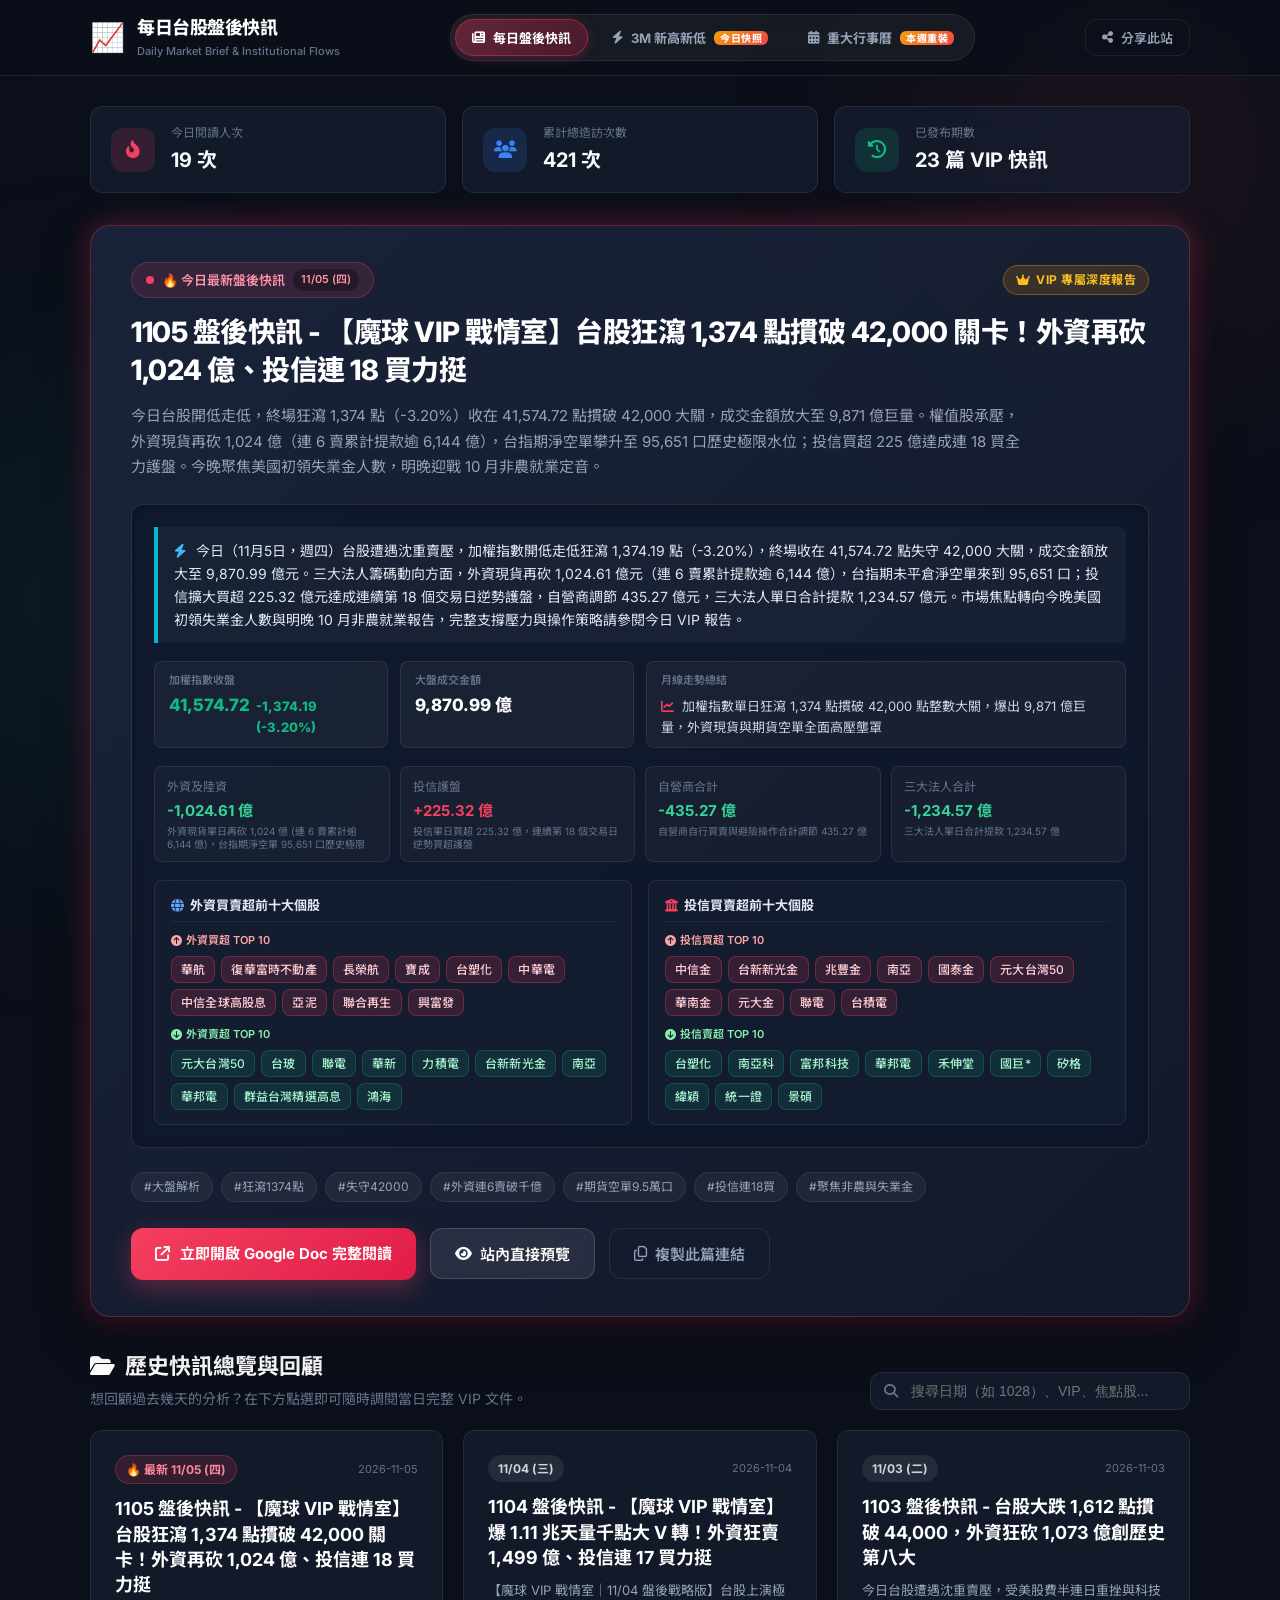
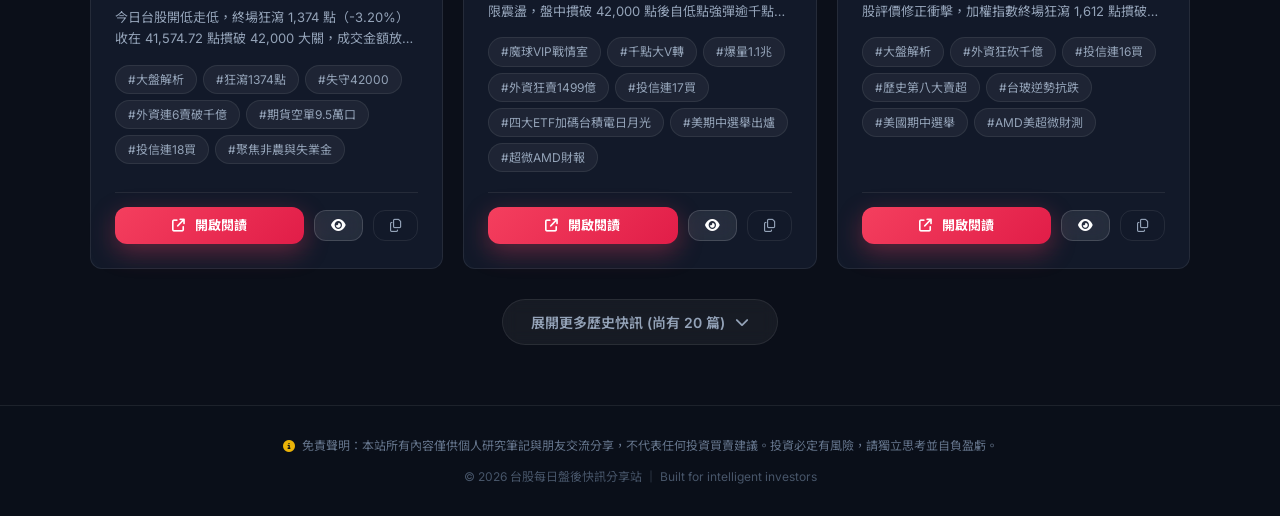
==== commit 2568db7c: "feat: integrate official Vercel Web Analytics tracking script" ====
--- a/index.html
+++ b/index.html
@@ -18,6 +18,11 @@
   <link rel="stylesheet" href="https://cdnjs.cloudflare.com/ajax/libs/font-awesome/6.4.0/css/all.min.css" />
 
   <link rel="stylesheet" href="style.css" />
+  <!-- Vercel Web Analytics 官方追蹤碼 -->
+  <script>
+    window.va = window.va || function () { (window.vaq = window.vaq || []).push(arguments); };
+  </script>
+  <script defer src="/_vercel/insights/script.js"></script>
 </head>
 <body>
   <!-- 背景流動漸層裝飾 -->
@@ -228,15 +233,17 @@
         <div class="snapshot-header-card">
           <div class="snapshot-header-top">
             <h1 class="snapshot-main-title">
-              <span class="snap-bolt-icon">⚡</span> 當日即時抓取快照（<span id="snapDate">2026-11-05</span> 觸發清單）
+              <span class="snap-bolt-icon">⚡</span>
+              <span class="title-desktop">當日即時抓取快照（<span id="snapDate">2026-11-05</span> 觸發清單）</span>
+              <span class="title-mobile"><span id="snapDateMobile">2026-11-05</span> 觸發清單</span>
             </h1>
-            <span class="snap-header-tag">3M 突破 / 跌破</span>
-          </div>
-          <p class="snapshot-subtitle">專注今日突破/跌破訊號，精簡 6 欄位呈現買賣點基準</p>
+            <span class="snap-header-tag">3M 突破/跌破</span>
+          </div>
+          <p class="snapshot-subtitle">專注今日突破/跌破訊號，精簡 3 欄位呈現買賣點基準</p>
           <div class="snapshot-stats-banner">
             共 <strong id="snapTotalCount">943</strong> 檔
-            （<span class="snap-pill-red">🔴 創高 <strong id="snapHighCount">18</strong> 檔</span>
-            ｜<span class="snap-pill-green">🟢 破低 <strong id="snapLowCount">925</strong> 檔</span>）
+            ｜ <span class="snap-pill-red">🔴 創高 <strong id="snapHighCount">18</strong> 檔</span>
+            ｜ <span class="snap-pill-green">🟢 破低 <strong id="snapLowCount">925</strong> 檔</span>
           </div>
         </div>
 
@@ -247,10 +254,10 @@
               全部 (<span id="pillCountAll">943</span>)
             </button>
             <button class="snap-pill-btn btn-red" data-filter="high" type="button">
-              🔴 當日創新高 (<span id="pillCountHigh">18</span>)
+              🔴 創高 (<span id="pillCountHigh">18</span>)
             </button>
             <button class="snap-pill-btn btn-green" data-filter="low" type="button">
-              🟢 當日創新低 (<span id="pillCountLow">925</span>)
+              🟢 破低 (<span id="pillCountLow">925</span>)
             </button>
           </div>
           <div class="snapshot-search">
@@ -259,17 +266,14 @@
           </div>
         </div>
 
-        <!-- 表格容器 -->
+        <!-- 表格容器 (三竹上下雙層 3 欄旗艦制) -->
         <div class="snapshot-table-wrapper">
           <table class="snapshot-table">
             <thead>
               <tr>
-                <th style="width: 15%;">日期</th>
-                <th style="width: 15%;">代號</th>
-                <th style="width: 25%;">名稱</th>
-                <th style="width: 15%;">市場</th>
-                <th style="width: 15%; text-align: right;">觸發價</th>
-                <th style="width: 15%; text-align: right;">關鍵價位</th>
+                <th style="width: 46%;">標的 (代號 / 名稱)</th>
+                <th style="width: 27%; text-align: right;">觸發價</th>
+                <th style="width: 27%; text-align: right;">關鍵價位</th>
               </tr>
             </thead>
             <tbody id="snapshotTableBody">
--- a/style.css
+++ b/style.css
@@ -2210,3 +2210,298 @@
     padding: 12px 14px;
   }
 }
+
+
+/* ==========================================================================
+   行事曆智慧時態狀態樣式 (Calendar Smart Status Styles)
+   ========================================================================== */
+
+/* 狀態標籤 */
+.stage-status-badge {
+  font-size: 12px;
+  font-weight: 700;
+  padding: 4px 10px;
+  border-radius: var(--radius-full);
+  display: inline-flex;
+  align-items: center;
+  gap: 6px;
+}
+
+.stage-status-badge.completed {
+  background: rgba(100, 116, 139, 0.18);
+  border: 1px solid rgba(148, 163, 184, 0.35);
+  color: #94a3b8;
+}
+
+.stage-status-badge.active {
+  background: rgba(244, 63, 94, 0.2);
+  border: 1px solid #f43f5e;
+  color: #fecdd3;
+  box-shadow: 0 0 12px rgba(244, 63, 94, 0.25);
+  animation: pulseActive 2s infinite ease-in-out;
+}
+
+.stage-status-badge.upcoming {
+  background: rgba(56, 189, 248, 0.15);
+  border: 1px solid rgba(56, 189, 248, 0.35);
+  color: #7dd3fc;
+}
+
+/* 已結束卡片樣式：微霧降噪，突出戰報複盤感 */
+.stage-card.is-completed {
+  background: rgba(15, 23, 42, 0.45);
+  border-color: rgba(255, 255, 255, 0.08);
+  opacity: 0.88;
+}
+
+.stage-card.is-completed:hover {
+  opacity: 1;
+  border-color: rgba(255, 255, 255, 0.2);
+}
+
+.tactical-box.is-completed {
+  border-left-color: #64748b;
+  background: rgba(30, 41, 59, 0.5);
+}
+
+.tactical-box.is-completed .tactical-icon {
+  color: #94a3b8;
+}
+
+.tactical-box.is-completed .tactical-label {
+  color: #cbd5e1;
+}
+
+/* 今日焦點卡片樣式：高亮呼吸燈，強烈聚焦點 */
+.stage-card.is-active {
+  background: linear-gradient(145deg, rgba(30, 41, 59, 0.9) 0%, rgba(15, 23, 42, 0.98) 100%);
+  border: 1px solid rgba(244, 63, 94, 0.55);
+  box-shadow: 0 0 30px rgba(244, 63, 94, 0.18), inset 0 0 15px rgba(244, 63, 94, 0.05);
+}
+
+.tactical-box.is-active {
+  border-left-color: #f43f5e;
+  background: rgba(244, 63, 94, 0.08);
+}
+
+.tactical-box.is-active .tactical-icon {
+  color: #f43f5e;
+}
+
+.tactical-box.is-active .tactical-label {
+  color: #fda4af;
+  font-weight: 800;
+}
+
+/* 事件膠囊內部狀態標籤 */
+.event-status-tag {
+  font-size: 11px;
+  font-weight: 700;
+  padding: 2px 7px;
+  border-radius: 4px;
+  display: inline-flex;
+  align-items: center;
+  gap: 4px;
+}
+
+.event-status-tag.completed {
+  background: rgba(100, 116, 139, 0.18);
+  color: #94a3b8;
+  border: 1px solid rgba(148, 163, 184, 0.25);
+}
+
+.event-status-tag.active {
+  background: rgba(239, 68, 68, 0.2);
+  color: #fca5a5;
+  border: 1px solid rgba(239, 68, 68, 0.4);
+  font-weight: 800;
+}
+
+.event-status-tag.upcoming {
+  background: rgba(56, 189, 248, 0.15);
+  color: #7dd3fc;
+  border: 1px solid rgba(56, 189, 248, 0.3);
+}
+
+/* 紅色呼吸燈點 */
+.pulse-dot-red {
+  display: inline-block;
+  width: 7px;
+  height: 7px;
+  border-radius: 50%;
+  background-color: #f43f5e;
+  box-shadow: 0 0 8px #f43f5e;
+  animation: pulseDot 1.5s infinite;
+}
+
+@keyframes pulseActive {
+  0%, 100% {
+    box-shadow: 0 0 10px rgba(244, 63, 94, 0.25);
+  }
+  50% {
+    box-shadow: 0 0 20px rgba(244, 63, 94, 0.5);
+  }
+}
+
+@keyframes pulseDot {
+  0% { transform: scale(0.9); opacity: 0.8; }
+  50% { transform: scale(1.3); opacity: 1; }
+  100% { transform: scale(0.9); opacity: 0.8; }
+}
+
+
+/* 3M 快照標題響應式單行控制 */
+.title-mobile {
+  display: none;
+}
+.title-desktop {
+  display: inline;
+}
+
+/* 雙層 3 欄制儲存格樣式 */
+.stock-target-cell {
+  display: flex;
+  flex-direction: column;
+  gap: 3px;
+}
+
+.stock-name-strong {
+  font-size: 15px;
+  font-weight: 700;
+  color: var(--text-primary);
+  line-height: 1.25;
+}
+
+.stock-sub-meta {
+  display: flex;
+  align-items: center;
+  gap: 6px;
+}
+
+.stock-mkt-text {
+  font-size: 11px;
+  color: var(--text-muted);
+}
+
+.snapshot-table {
+  width: 100%;
+  table-layout: fixed;
+}
+
+.snapshot-table th:first-child,
+.snapshot-table td:first-child {
+  padding-left: 18px;
+}
+
+.snapshot-table th:last-child,
+.snapshot-table td:last-child {
+  padding-right: 18px;
+}
+
+@media (max-width: 768px) {
+  .title-desktop {
+    display: none !important;
+  }
+  .title-mobile {
+    display: inline !important;
+    font-size: 17px !important;
+    font-weight: 800 !important;
+    white-space: nowrap !important;
+  }
+  .snapshot-header-card {
+    padding: 15px 14px !important;
+  }
+  .snapshot-header-top {
+    flex-wrap: nowrap !important;
+    align-items: center !important;
+    justify-content: space-between !important;
+    gap: 8px !important;
+  }
+  .snapshot-main-title {
+    font-size: 17px !important;
+    white-space: nowrap !important;
+    overflow: hidden !important;
+    text-overflow: ellipsis !important;
+  }
+  .snap-bolt-icon {
+    font-size: 18px !important;
+  }
+  .snap-header-tag {
+    font-size: 11px !important;
+    padding: 3px 8px !important;
+    white-space: nowrap !important;
+    flex-shrink: 0 !important;
+  }
+  .snapshot-subtitle {
+    font-size: 12px !important;
+    margin: 0 0 10px 0 !important;
+  }
+  /* 統計資訊強制單行 */
+  .snapshot-stats-banner {
+    font-size: 12px !important;
+    padding: 7px 10px !important;
+    white-space: nowrap !important;
+    overflow-x: auto !important;
+    -webkit-overflow-scrolling: touch !important;
+    display: flex !important;
+    align-items: center !important;
+    justify-content: flex-start !important;
+    gap: 6px !important;
+    width: 100% !important;
+    box-sizing: border-box !important;
+  }
+  .snapshot-stats-banner strong {
+    font-size: 14px !important;
+  }
+  /* 三態按鈕強制單行橫排均分 */
+  .snapshot-pills {
+    display: flex !important;
+    gap: 6px !important;
+    width: 100% !important;
+  }
+  .snap-pill-btn {
+    flex: 1 !important;
+    padding: 8px 3px !important;
+    font-size: 12px !important;
+    justify-content: center !important;
+    white-space: nowrap !important;
+    text-align: center !important;
+    gap: 4px !important;
+  }
+  .snapshot-filter-bar {
+    gap: 10px !important;
+  }
+  /* 表格直向 100% 滿版，無須橫向滾動 */
+  .snapshot-table-wrapper {
+    overflow-x: hidden !important;
+  }
+  .snapshot-table {
+    min-width: 0 !important;
+    width: 100% !important;
+    table-layout: fixed !important;
+  }
+  .snapshot-table th, .snapshot-table td {
+    padding: 10px 8px !important;
+  }
+  .snapshot-table th:first-child,
+  .snapshot-table td:first-child {
+    padding-left: 10px !important;
+  }
+  .snapshot-table th:last-child,
+  .snapshot-table td:last-child {
+    padding-right: 10px !important;
+  }
+  .stock-name-strong {
+    font-size: 14px !important;
+  }
+  .stock-code-pill {
+    font-size: 11px !important;
+    padding: 1px 4px !important;
+  }
+  .stock-price-cell {
+    font-size: 15px !important;
+  }
+  .stock-key-cell {
+    font-size: 13px !important;
+  }
+}
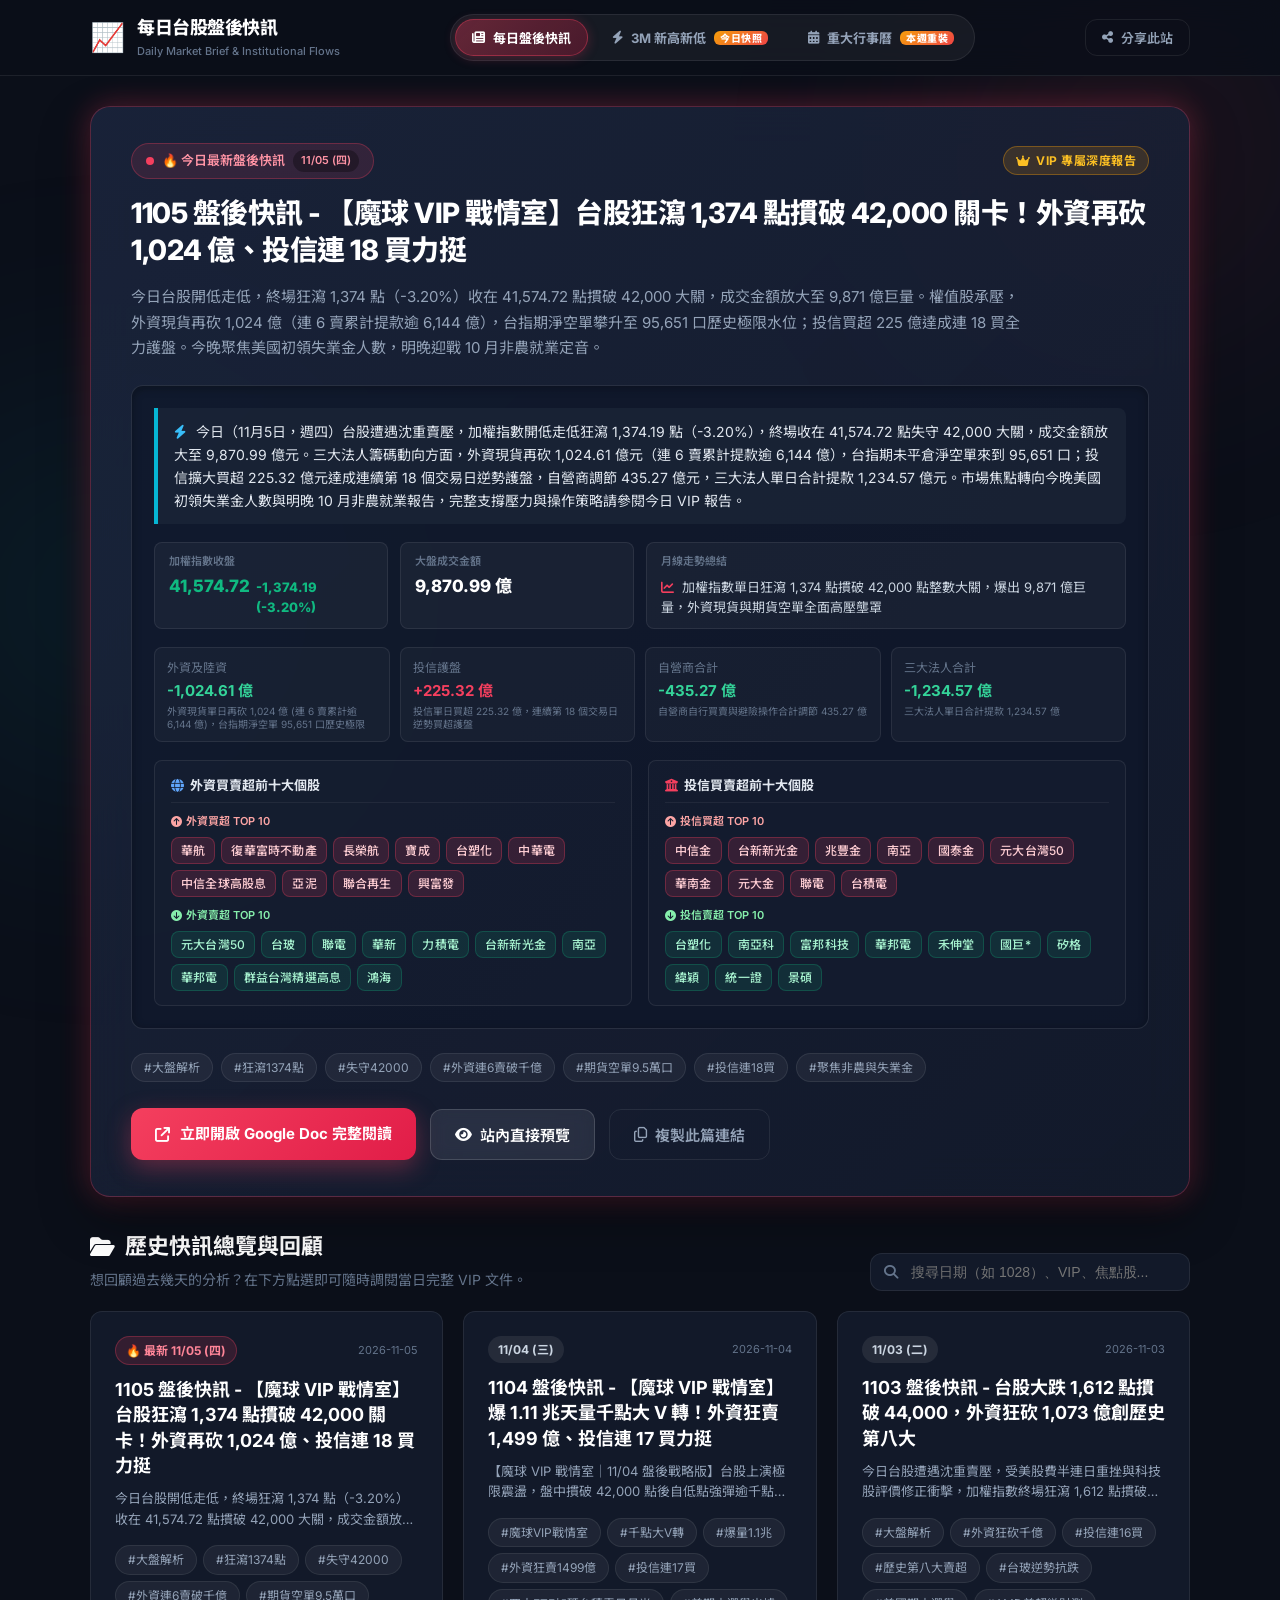
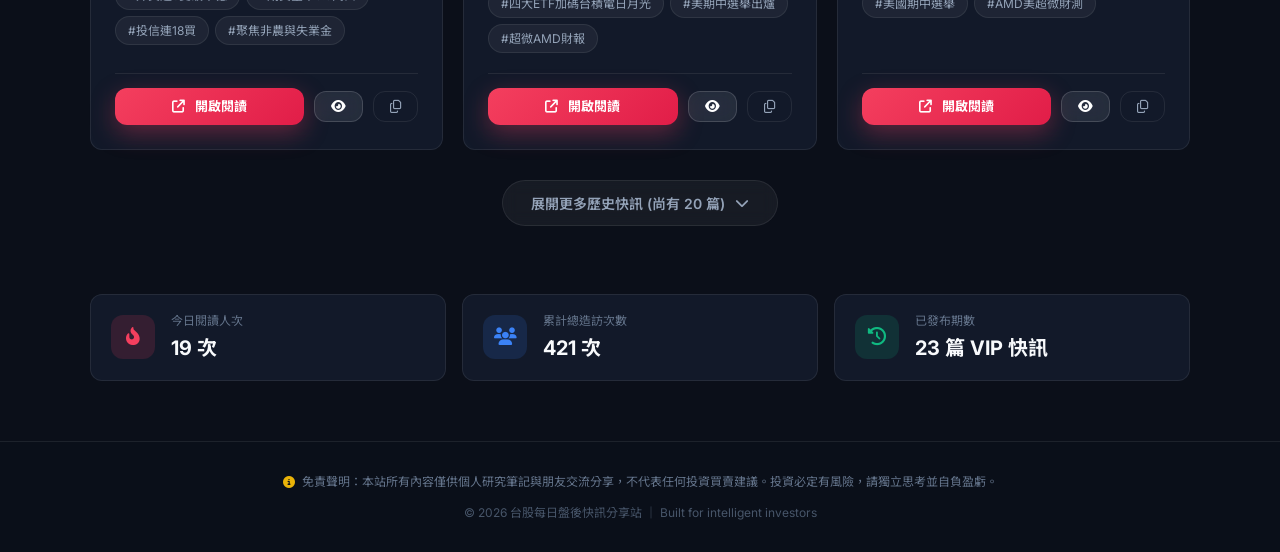
==== commit 4ee1b43e: "refactor(ux): move visitor and brief stats bar from top to bottom of page" ====
--- a/index.html
+++ b/index.html
@@ -68,30 +68,6 @@
   <main class="main-content">
     <!-- 視圖一：每日盤後快訊 (Briefs View) -->
     <div id="briefsView" class="page-view active">
-      <!-- 統計計數器小看板 -->
-      <section class="stats-bar">
-      <div class="stat-card">
-        <div class="stat-icon red"><i class="fa-solid fa-fire-flame-curved"></i></div>
-        <div class="stat-info">
-          <div class="stat-label">今日閱讀人次</div>
-          <div class="stat-value" id="todayViews">--</div>
-        </div>
-      </div>
-      <div class="stat-card">
-        <div class="stat-icon blue"><i class="fa-solid fa-users"></i></div>
-        <div class="stat-info">
-          <div class="stat-label">累計總造訪次數</div>
-          <div class="stat-value" id="totalViews">--</div>
-        </div>
-      </div>
-      <div class="stat-card">
-        <div class="stat-icon green"><i class="fa-solid fa-clock-rotate-left"></i></div>
-        <div class="stat-info">
-          <div class="stat-label">已發布期數</div>
-          <div class="stat-value" id="totalBriefsCount">--</div>
-        </div>
-      </div>
-    </section>
 
     <!-- 今日最新快照英雄卡片 (Hero Card) -->
     <section class="hero-section">
@@ -168,6 +144,31 @@
           <span id="toggleArchiveText">展開更多歷史快訊</span>
           <i id="toggleArchiveIcon" class="fa-solid fa-chevron-down"></i>
         </button>
+      </div>
+    </section>
+
+    <!-- 統計計數器小看板 -->
+      <section class="stats-bar">
+      <div class="stat-card">
+        <div class="stat-icon red"><i class="fa-solid fa-fire-flame-curved"></i></div>
+        <div class="stat-info">
+          <div class="stat-label">今日閱讀人次</div>
+          <div class="stat-value" id="todayViews">--</div>
+        </div>
+      </div>
+      <div class="stat-card">
+        <div class="stat-icon blue"><i class="fa-solid fa-users"></i></div>
+        <div class="stat-info">
+          <div class="stat-label">累計總造訪次數</div>
+          <div class="stat-value" id="totalViews">--</div>
+        </div>
+      </div>
+      <div class="stat-card">
+        <div class="stat-icon green"><i class="fa-solid fa-clock-rotate-left"></i></div>
+        <div class="stat-info">
+          <div class="stat-label">已發布期數</div>
+          <div class="stat-value" id="totalBriefsCount">--</div>
+        </div>
       </div>
     </section>
     </div>
--- a/style.css
+++ b/style.css
@@ -148,6 +148,7 @@
   display: grid;
   grid-template-columns: repeat(3, 1fr);
   gap: 16px;
+  margin-top: 36px;
 }
 
 .stat-card {
@@ -1227,6 +1228,8 @@
     grid-template-columns: 1fr;
     gap: 8px;
     width: 100%;
+    margin-top: 24px;
+    margin-bottom: 20px;
   }
 
   .stat-card {
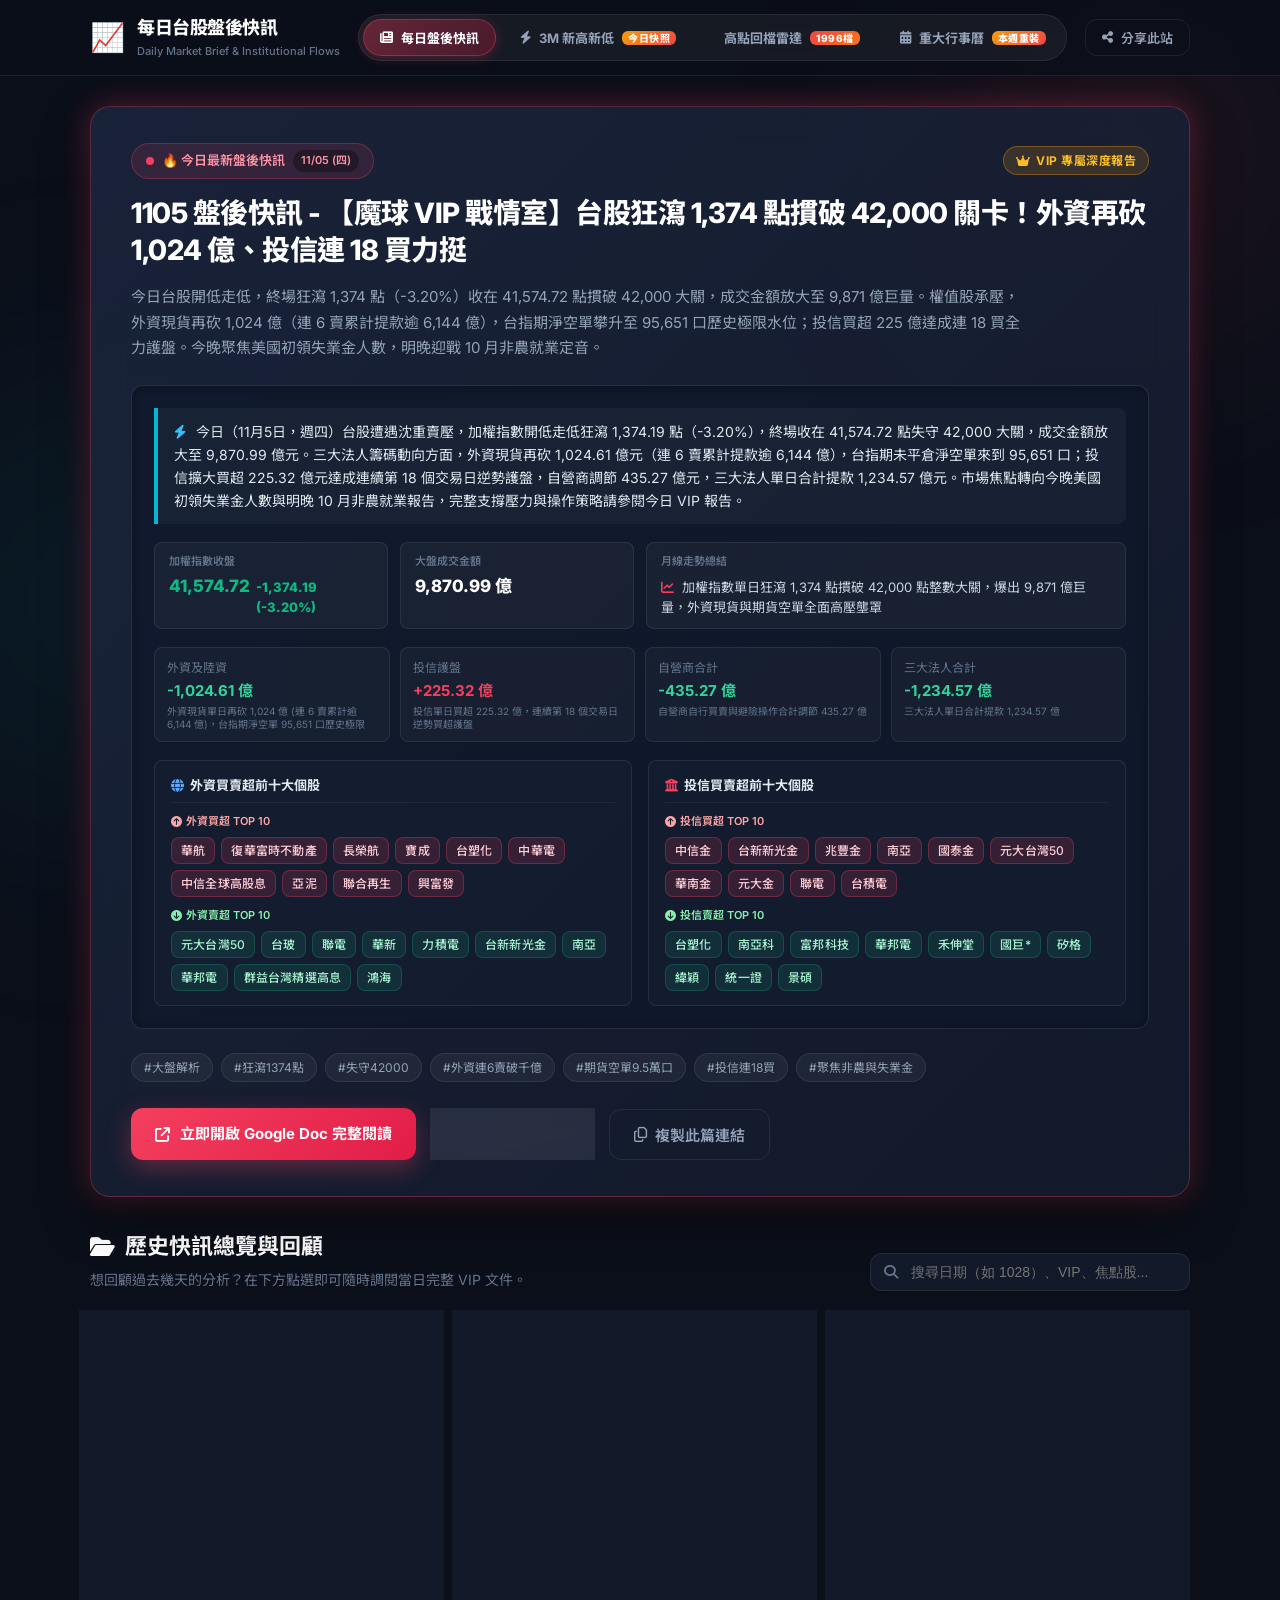
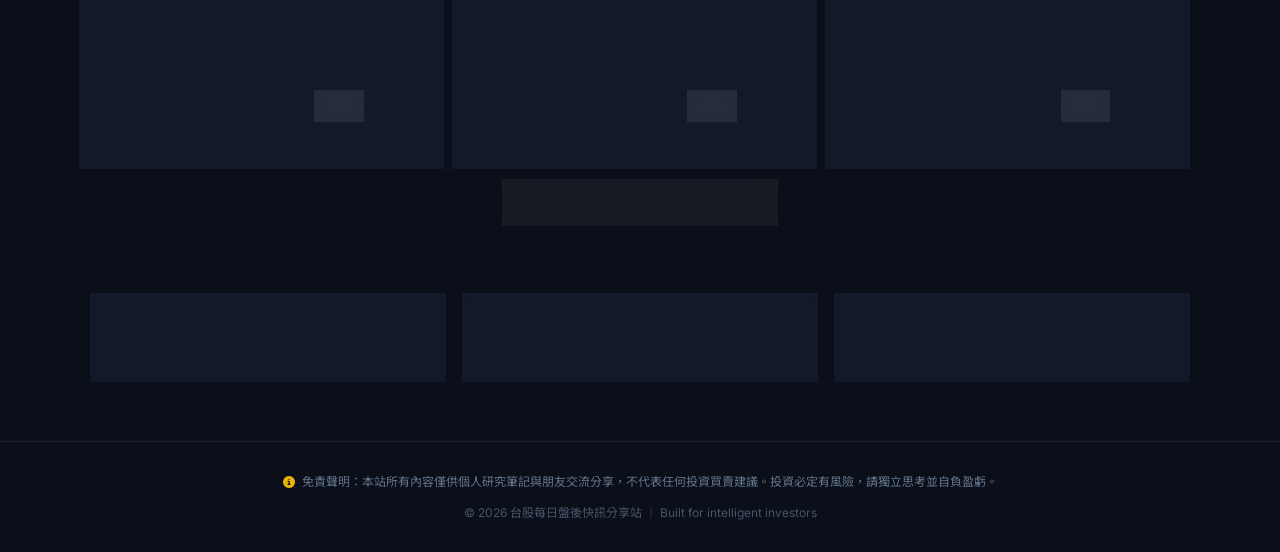
==== commit 7cab593e: "feat: launch 1996 stocks high peak drawdown panic radar and standalone dashboard" ====
--- a/index.html
+++ b/index.html
@@ -49,6 +49,11 @@
           <i class="fa-solid fa-bolt"></i>
           <span>3M 新高新低</span>
           <span class="nav-tab-badge snap-tab-badge">今日快照</span>
+        </button>
+        <button id="navTabDrawdown" class="nav-tab-btn" type="button">
+          <i class="fa-solid fa-chart-line-down"></i>
+          <span>高點回檔雷達</span>
+          <span class="nav-tab-badge snap-tab-badge" style="background: linear-gradient(135deg, #ef4444, #f97316) !important;">1996檔</span>
         </button>
         <button id="navTabCalendar" class="nav-tab-btn" type="button">
           <i class="fa-solid fa-calendar-days"></i>
@@ -289,6 +294,28 @@
       </section>
     </div>
 
+
+    <!-- 視圖四：高點回檔重災雷達 (Drawdown Radar View) -->
+    <div id="drawdownView" class="page-view" style="display: none;">
+      <section class="drawdown-section-wrap">
+        <div class="drawdown-top-bar" style="display: flex; justify-content: space-between; align-items: center; margin-bottom: 14px; flex-wrap: wrap; gap: 10px;">
+          <div style="font-size: 14px; color: var(--text-secondary); display: flex; align-items: center; gap: 8px;">
+            <i class="fa-solid fa-triangle-exclamation" style="color: #ef4444;"></i>
+            <span>全台股 1,996 檔上市櫃個股從近 1 個月 / 3 個月高點崩跌深度掃描</span>
+          </div>
+          <div style="display: flex; gap: 10px; align-items: center;">
+            <a href="data/market_drawdown_2026-11-05.csv" download class="btn-secondary btn-sm" style="display: inline-flex; align-items: center; gap: 6px;">
+              <i class="fa-solid fa-file-csv"></i> 下載 Excel CSV
+            </a>
+            <a href="drawdown.html" target="_blank" class="btn-primary btn-sm" style="display: inline-flex; align-items: center; gap: 6px; background: linear-gradient(135deg, #ef4444, #f97316); text-decoration: none;">
+              <i class="fa-solid fa-arrow-up-right-from-square"></i> 全螢幕獨立開啟雷達
+            </a>
+          </div>
+        </div>
+        <iframe id="drawdownFrame" src="drawdown.html" style="width: 100%; height: 86vh; border: 1px solid var(--border-color); border-radius: var(--radius-xl); background: #090d16;" frameborder="0"></iframe>
+      </section>
+    </div>
+
   </main>
 
   <!-- 頁面底部 -->
@@ -345,6 +372,10 @@
         <i class="fa-solid fa-bolt"></i>
         <span>3M快照</span>
       </button>
+      <button id="mTabDrawdown" class="m-nav-btn" type="button">
+        <i class="fa-solid fa-chart-line-down"></i>
+        <span>回檔雷達</span>
+      </button>
       <button id="mTabCalendar" class="m-nav-btn" type="button">
         <i class="fa-solid fa-calendar-days"></i>
         <span>重大行事曆</span>
--- a/style.css
+++ b/style.css
@@ -2508,3 +2508,29 @@
     font-size: 13px !important;
   }
 }
+
+
+/* 手機底部快捷按鈕微調，相容 6 鍵配置 */
+@media (max-width: 768px) {
+  .mobile-bottom-inner {
+    gap: 4px !important;
+  }
+  .m-nav-btn {
+    padding: 6px 2px !important;
+    font-size: 9.5px !important;
+    gap: 3px !important;
+  }
+  .m-nav-btn i {
+    font-size: 13px !important;
+  }
+  .m-btn-primary {
+    height: 42px !important;
+    font-size: 12px !important;
+    padding: 0 8px !important;
+  }
+  .m-btn-secondary {
+    height: 42px !important;
+    padding: 0 8px !important;
+    font-size: 11px !important;
+  }
+}
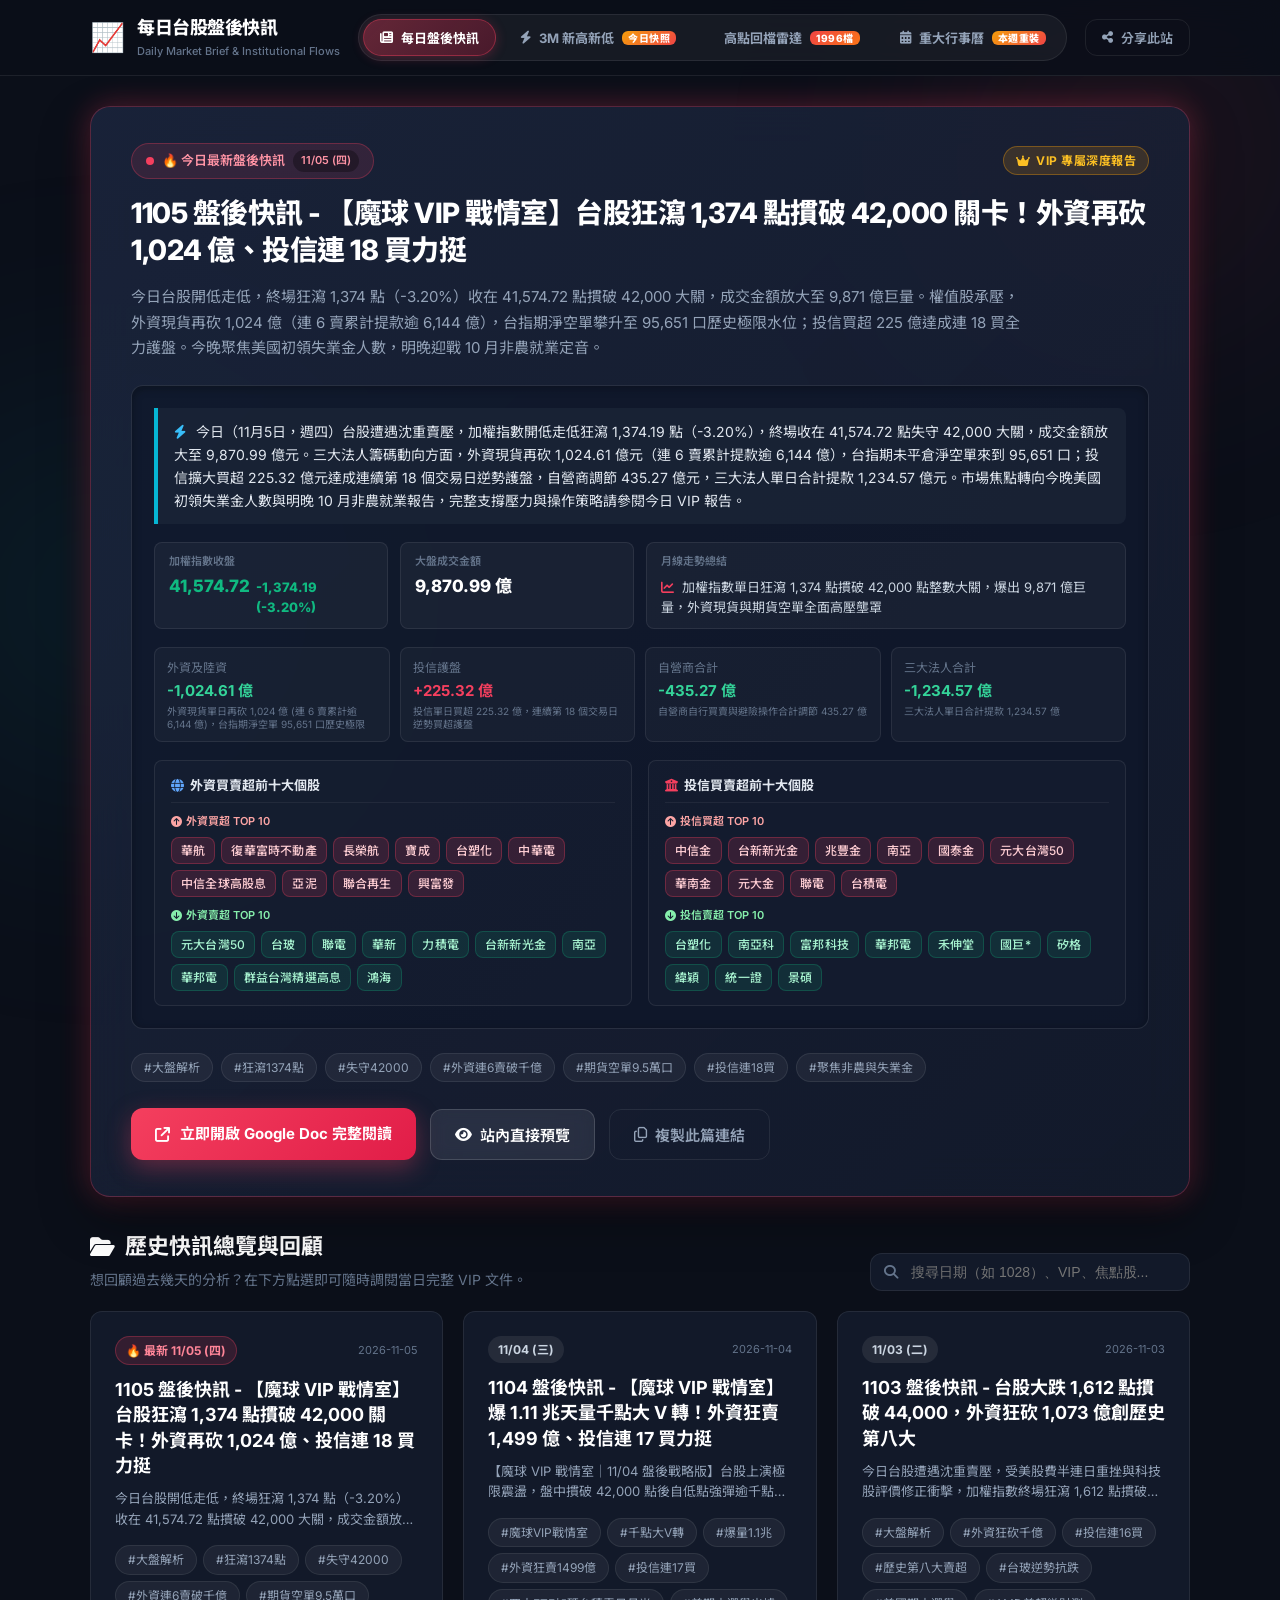
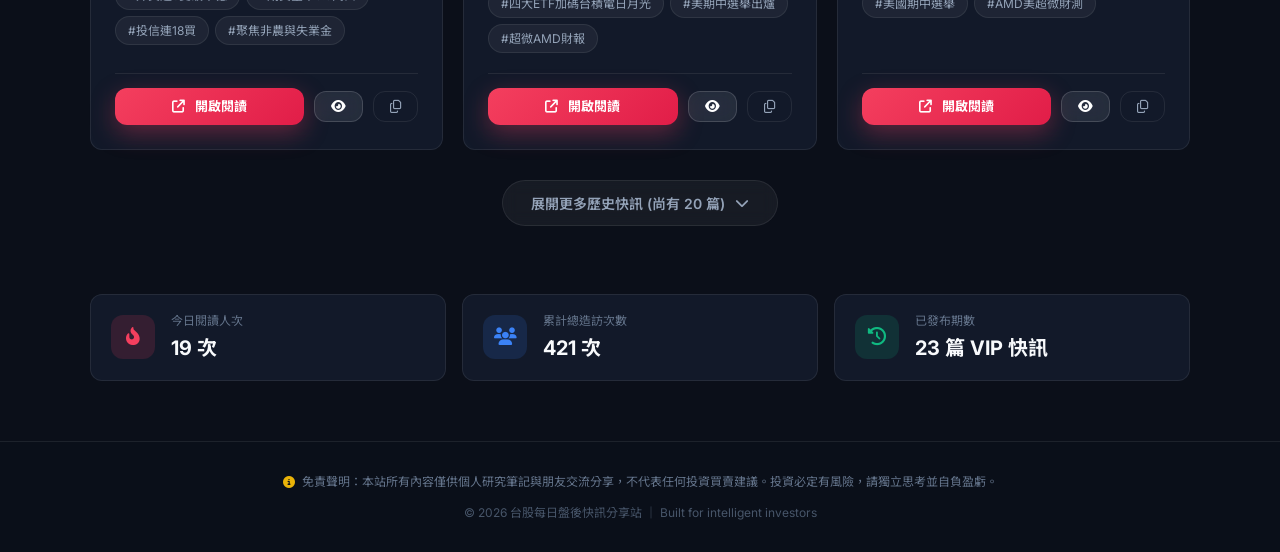
==== commit c868c67c: "style(mobile): perfect 5-button balanced layout for bottom navigation bar" ====
--- a/index.html
+++ b/index.html
@@ -378,16 +378,12 @@
       </button>
       <button id="mTabCalendar" class="m-nav-btn" type="button">
         <i class="fa-solid fa-calendar-days"></i>
-        <span>重大行事曆</span>
+        <span>行事曆</span>
       </button>
       <a id="mBtnOpenDoc" href="#" target="_blank" class="m-btn-primary">
         <i class="fa-solid fa-file-lines"></i>
         <span>VIP報告</span>
       </a>
-      <button id="mBtnShare" class="m-btn-secondary" title="分享給 LINE 好友">
-        <i class="fa-solid fa-share-nodes"></i>
-        <span>分享</span>
-      </button>
     </div>
   </aside>
 
--- a/style.css
+++ b/style.css
@@ -2510,27 +2510,47 @@
 }
 
 
-/* 手機底部快捷按鈕微調，相容 6 鍵配置 */
+/* 手機底部黃金 5 按鈕旗艦配置 (4 Tab + 1 醒目 VIP 膠囊) */
 @media (max-width: 768px) {
+  .mobile-bottom-bar {
+    padding: 8px 10px 12px 10px !important;
+  }
   .mobile-bottom-inner {
-    gap: 4px !important;
+    max-width: 100% !important;
+    display: flex !important;
+    align-items: center !important;
+    justify-content: space-between !important;
+    gap: 6px !important;
   }
   .m-nav-btn {
+    flex: 1 !important;
+    display: flex !important;
+    flex-direction: column !important;
+    align-items: center !important;
+    justify-content: center !important;
     padding: 6px 2px !important;
-    font-size: 9.5px !important;
+    font-size: 11px !important;
+    font-weight: 700 !important;
     gap: 3px !important;
+    white-space: nowrap !important;
+    min-width: 0 !important;
   }
   .m-nav-btn i {
-    font-size: 13px !important;
+    font-size: 15px !important;
   }
   .m-btn-primary {
+    flex: 1.35 !important;
     height: 42px !important;
-    font-size: 12px !important;
+    font-size: 12.5px !important;
+    font-weight: 800 !important;
+    display: flex !important;
+    align-items: center !important;
+    justify-content: center !important;
+    gap: 5px !important;
     padding: 0 8px !important;
-  }
-  .m-btn-secondary {
-    height: 42px !important;
-    padding: 0 8px !important;
-    font-size: 11px !important;
-  }
-}
+    white-space: nowrap !important;
+    border-radius: var(--radius-full) !important;
+    background: linear-gradient(135deg, #ef4444 0%, #e11d48 100%) !important;
+    box-shadow: 0 3px 14px rgba(239, 68, 68, 0.4) !important;
+  }
+}
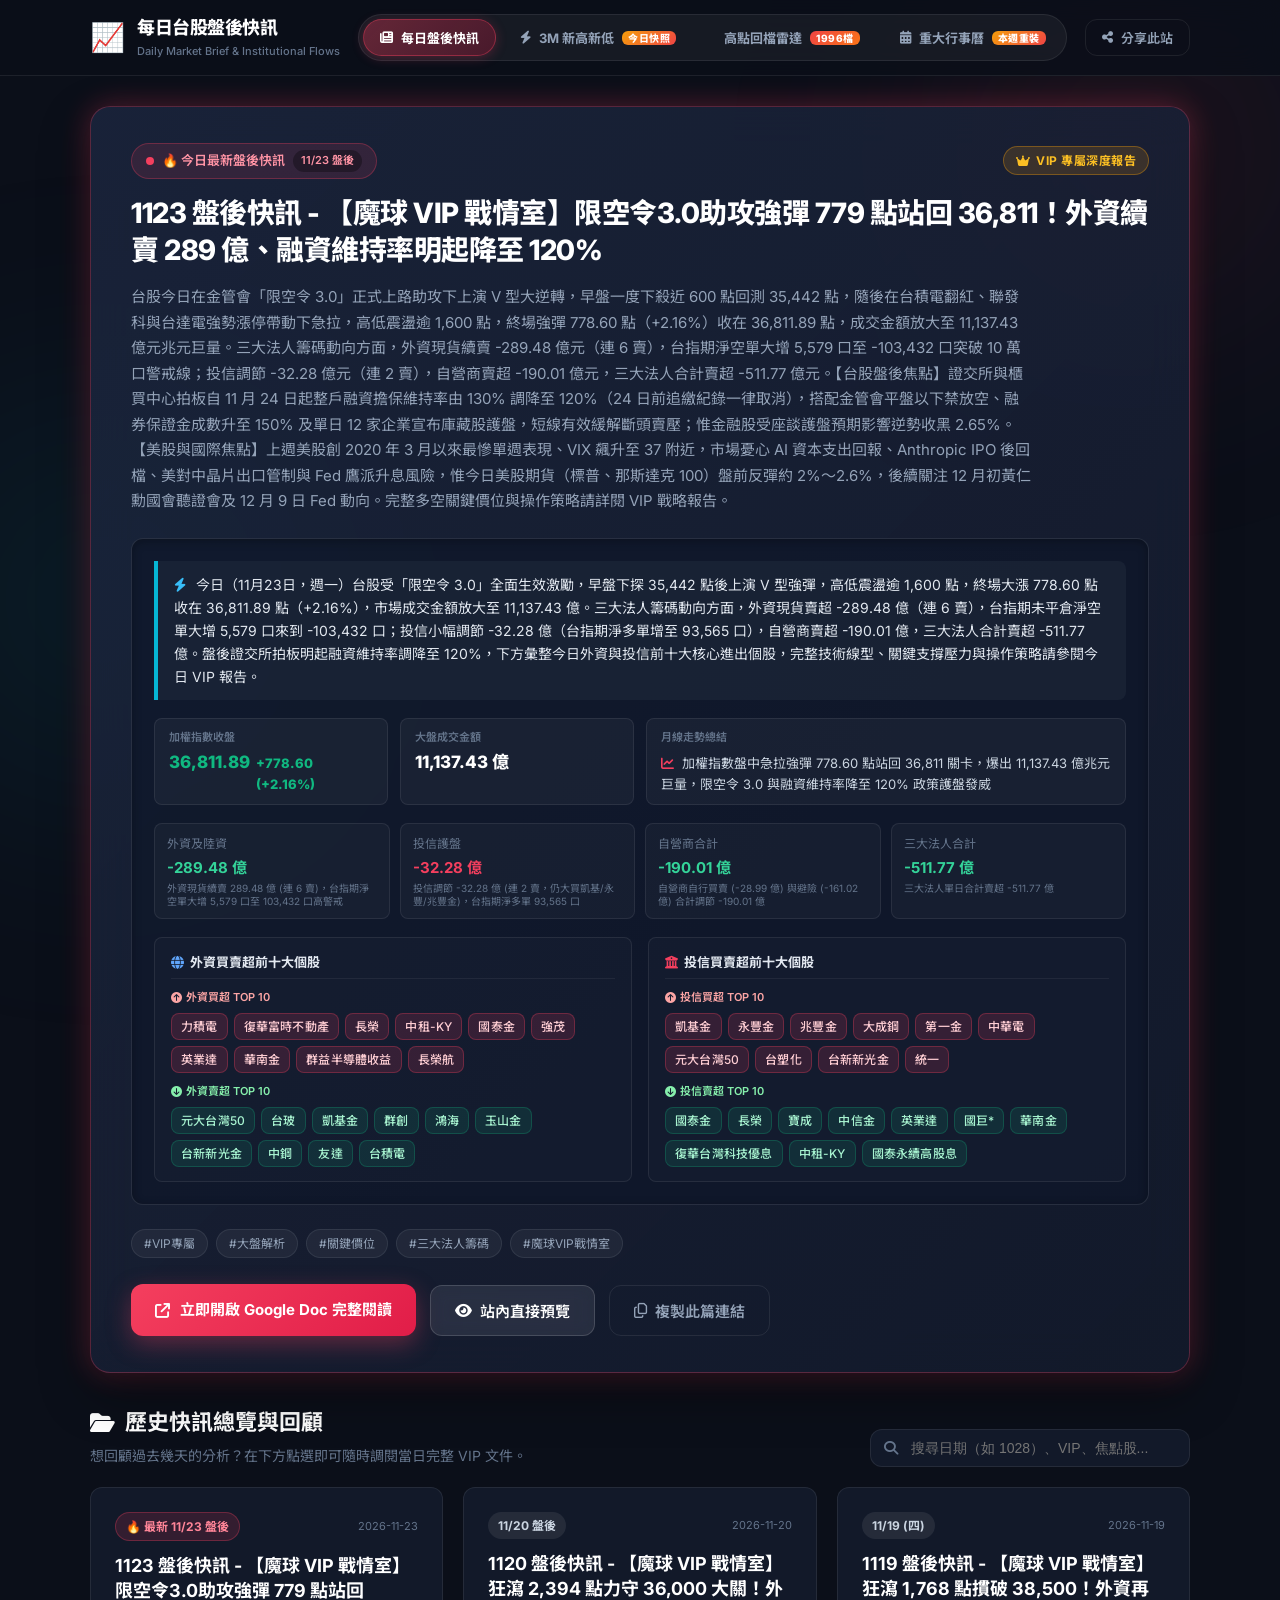
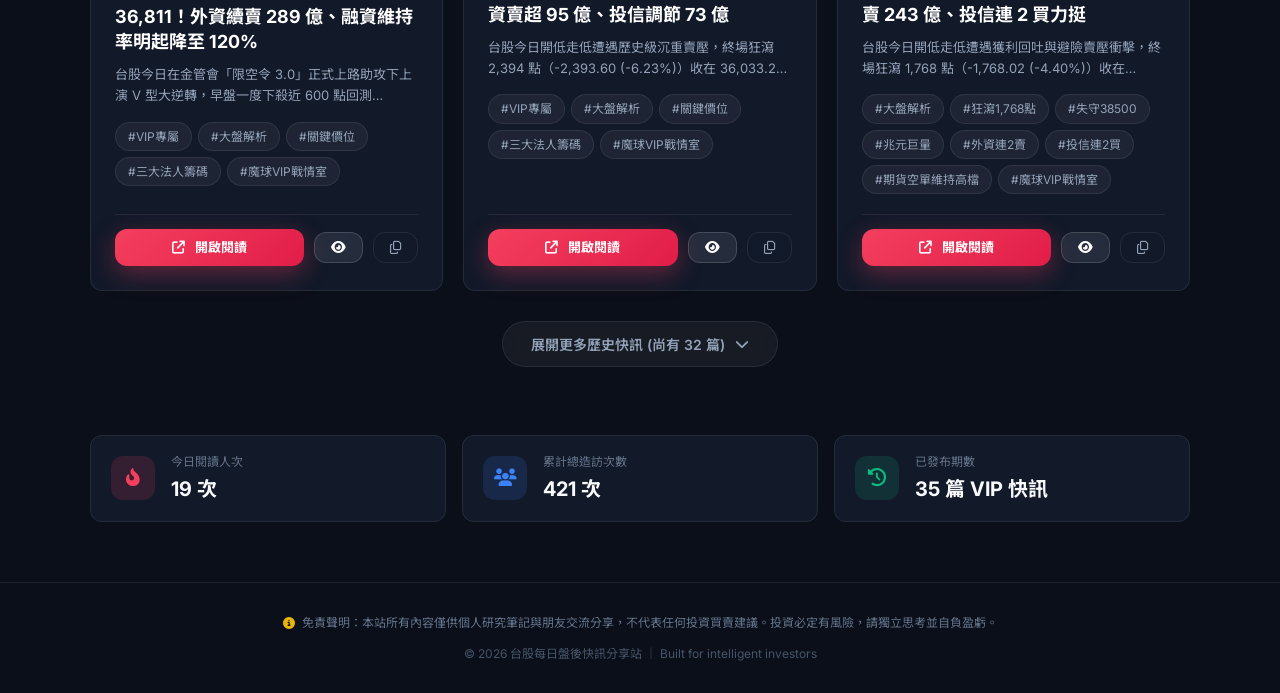
==== commit 007ec5a6: "Add dynamic daily cash level badge to Hero card" ====
--- a/index.html
+++ b/index.html
@@ -82,6 +82,11 @@
             <span class="pulse-dot"></span>
             <span>🔥 今日最新盤後快訊</span>
             <span class="hero-date" id="heroDate">--/--</span>
+          </div>
+          <div class="hero-cash-pill" id="heroCashPill" style="display: none;">
+            <span id="heroCashIcon">🛡️</span>
+            <span class="hero-cash-label">當日報告防禦現金水位：</span>
+            <strong id="heroCashValue">--</strong>
           </div>
           <div class="hero-vip-tag">
             <i class="fa-solid fa-crown"></i> VIP 專屬深度報告
@@ -299,14 +304,14 @@
     <div id="drawdownView" class="page-view" style="display: none;">
       <section class="drawdown-section-wrap">
         <div class="drawdown-top-bar" style="display: flex; justify-content: space-between; align-items: center; margin-bottom: 14px; flex-wrap: wrap; gap: 10px;">
-          <div style="font-size: 14px; color: var(--text-secondary); display: flex; align-items: center; gap: 8px;">
+          <div style="font-size: 14px; color: var(--text-secondary); display: flex; align-items: center; gap: 8px; flex-wrap: wrap;">
             <i class="fa-solid fa-triangle-exclamation" style="color: #ef4444;"></i>
             <span>全台股 1,996 檔上市櫃個股從近 1 個月 / 3 個月高點崩跌深度掃描</span>
-          </div>
-          <div style="display: flex; gap: 10px; align-items: center;">
-            <a href="data/market_drawdown_2026-11-05.csv" download class="btn-secondary btn-sm" style="display: inline-flex; align-items: center; gap: 6px;">
-              <i class="fa-solid fa-file-csv"></i> 下載 Excel CSV
-            </a>
+            <span style="font-size: 12px; color: #fbbf24; background: rgba(245, 158, 11, 0.15); border: 1px solid rgba(245, 158, 11, 0.35); padding: 3px 12px; border-radius: 999px; font-weight: 700;">
+              <i class="fa-solid fa-laptop"></i> 建議用平板或電腦觀看
+            </span>
+          </div>
+          <div>
             <a href="drawdown.html" target="_blank" class="btn-primary btn-sm" style="display: inline-flex; align-items: center; gap: 6px; background: linear-gradient(135deg, #ef4444, #f97316); text-decoration: none;">
               <i class="fa-solid fa-arrow-up-right-from-square"></i> 全螢幕獨立開啟雷達
             </a>
--- a/style.css
+++ b/style.css
@@ -251,6 +251,40 @@
   padding: 4px 12px;
   border-radius: var(--radius-full);
   letter-spacing: 0.5px;
+}
+
+.hero-cash-pill {
+  display: inline-flex;
+  align-items: center;
+  gap: 6px;
+  font-size: 12.5px;
+  font-weight: 600;
+  padding: 5px 14px;
+  border-radius: var(--radius-full);
+  letter-spacing: 0.3px;
+  backdrop-filter: blur(8px);
+}
+.hero-cash-pill strong {
+  font-weight: 800;
+  font-size: 13px;
+}
+.hero-cash-pill.cash-high {
+  color: #fda4af;
+  background: rgba(244, 63, 94, 0.16);
+  border: 1px solid rgba(244, 63, 94, 0.45);
+  box-shadow: 0 0 12px rgba(244, 63, 94, 0.2);
+}
+.hero-cash-pill.cash-mid {
+  color: #fde68a;
+  background: rgba(245, 158, 11, 0.16);
+  border: 1px solid rgba(245, 158, 11, 0.45);
+  box-shadow: 0 0 12px rgba(245, 158, 11, 0.2);
+}
+.hero-cash-pill.cash-low {
+  color: #6ee7b7;
+  background: rgba(16, 185, 129, 0.16);
+  border: 1px solid rgba(16, 185, 129, 0.45);
+  box-shadow: 0 0 12px rgba(16, 185, 129, 0.2);
 }
 
 .pulse-dot {
